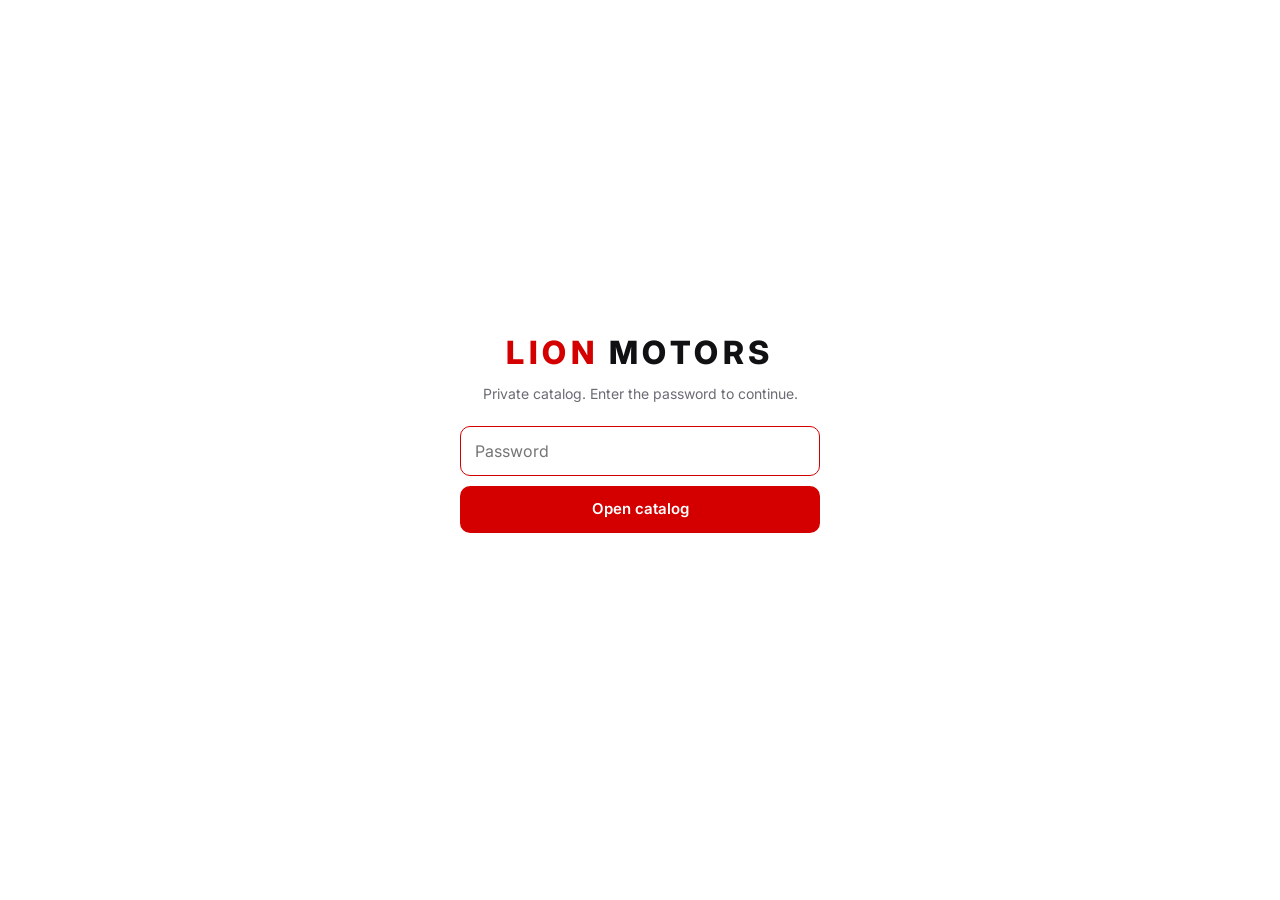
==== site/catalog/index.html @ 69e4f4bf "Add Lion Motors landing page; move catalog to /catalog/" ====
<!doctype html>
<html lang="en">
<head>
<meta charset="utf-8">
<meta name="viewport" content="width=device-width, initial-scale=1, viewport-fit=cover">
<meta name="theme-color" content="#ffffff">
<meta name="robots" content="noindex, nofollow">
<meta name="referrer" content="no-referrer">
<title>Lion Motors</title>
<link rel="preconnect" href="https://fonts.googleapis.com">
<link href="https://fonts.googleapis.com/css2?family=Inter:wght@400;500;600;800&family=Playfair+Display:wght@500;600&display=swap" rel="stylesheet">
<style>
  :root {
    --bg: #ffffff; --surface: #ffffff; --surface-2: #f3f3f5; --line: #e6e6ea;
    --text: #111114; --muted: #6b6b74; --accent: #d40000; --accent-soft: rgba(212,0,0,.07);
    --radius: 14px;
  }
  * { box-sizing: border-box; }
  html, body { margin: 0; background: var(--bg); color: var(--text);
    font: 15px/1.5 Inter, system-ui, -apple-system, sans-serif; -webkit-font-smoothing: antialiased;
    -webkit-tap-highlight-color: transparent; -webkit-text-size-adjust: 100%; }
  button, select { -webkit-tap-highlight-color: transparent; }
  a { color: inherit; }
  .wrap { max-width: 1240px; margin: 0 auto; padding: 0 max(16px, env(safe-area-inset-left)) 0 max(16px, env(safe-area-inset-right)); }

  header { border-bottom: 1px solid var(--line); }
  header .wrap { display: flex; align-items: baseline; justify-content: space-between; gap: 16px; padding-top: 28px; padding-bottom: 22px; flex-wrap: wrap; }
  h1 { font: 600 30px/1.1 "Playfair Display", serif; margin: 0; letter-spacing: .3px; }
  .logo { font: 800 26px/1 Inter, system-ui, sans-serif; letter-spacing: .14em; margin: 0; color: #111114; }
  .logo span { color: var(--accent); }
  .meta { color: var(--muted); font-size: 13px; }

  /* Sticky filter bar */
  .bar { position: sticky; top: 0; z-index: 5; background: rgba(255,255,255,.9);
    -webkit-backdrop-filter: saturate(1.4) blur(14px); backdrop-filter: saturate(1.4) blur(14px); border-bottom: 1px solid var(--line); }
  .bar .wrap { padding-top: 14px; padding-bottom: 10px; }
  .chips { display: flex; gap: 8px; flex-wrap: wrap; min-width: 0; }
  .subbar { display: flex; align-items: center; justify-content: space-between; gap: 12px; margin-top: 10px; color: var(--muted); font-size: 13px; }
  .sortwrap { display: inline-flex; align-items: center; gap: 6px; }
  .sortwrap select { border: 0; background: transparent; padding: 6px 2px; font-weight: 600; color: var(--text); cursor: pointer; }
  .chip { border: 1px solid var(--line); background: var(--surface); color: var(--text); border-radius: 999px;
    padding: 7px 14px; font: inherit; font-size: 13px; cursor: pointer; white-space: nowrap; flex: none; }
  .chip:hover { border-color: #bdbdc4; }
  .chip.on { background: var(--accent); border-color: var(--accent); color: #fff; }
  .chip small { color: var(--muted); margin-left: 4px; }
  .chip.on small { color: rgba(255,255,255,.75); }
  select { background: var(--surface); color: var(--text); border: 1px solid var(--line); border-radius: 10px;
    padding: 8px 12px; font: inherit; font-size: 13px; }

  .grid { display: grid; grid-template-columns: repeat(auto-fill, minmax(290px, 1fr)); gap: 18px; padding: 18px 0 60px; }
  .card { background: var(--surface); border: 1px solid var(--line); border-radius: var(--radius); overflow: hidden;
    cursor: pointer; transition: transform .15s ease, border-color .15s ease; text-align: left; padding: 0; color: inherit; font: inherit; }
  .card:hover { transform: translateY(-3px); border-color: #d4d4da; box-shadow: 0 10px 28px rgba(0,0,0,.08); }
  .card:active { transform: scale(.985); }
  .ph { aspect-ratio: 4/3; background: var(--surface-2); position: relative; overflow: hidden; }
  .ph img { width: 100%; height: 100%; object-fit: cover; display: block; }
  .badge { position: absolute; top: 10px; left: 10px; background: rgba(0,0,0,.65); backdrop-filter: blur(4px); color: #fff;
    padding: 3px 9px; border-radius: 999px; font-size: 12px; }
  .card .body { padding: 14px 16px 16px; }
  .card h3 { margin: 0; font-size: 17px; font-weight: 600; }
  .card .sub { color: var(--muted); font-size: 13px; margin-top: 2px; }
  .card .price { margin-top: 12px; font-size: 20px; font-weight: 600; }
  .card .price small { color: var(--muted); font-size: 12px; font-weight: 400; margin-left: 4px; }
  .empty { color: var(--muted); padding: 60px 0; text-align: center; grid-column: 1/-1; }

  /* Detail */
  .detail { position: fixed; inset: 0; background: var(--bg); overflow-y: auto; z-index: 10; display: none; }
  .detail.open { display: block; }
  .detail .top { position: sticky; top: 0; background: rgba(255,255,255,.92); backdrop-filter: blur(8px); border-bottom: 1px solid var(--line); z-index: 2; }
  .detail .top .wrap { display: flex; align-items: center; gap: 12px; padding-top: 12px; padding-bottom: 12px; }
  .back { background: none; border: 1px solid var(--line); color: var(--text); border-radius: 10px; padding: 7px 12px; font: inherit; font-size: 13px; cursor: pointer; flex: none; }
  .dttl { font-weight: 600; font-size: 15px; white-space: nowrap; overflow: hidden; text-overflow: ellipsis; opacity: 0; transition: opacity .2s; }
  .detail.scrolled .dttl { opacity: 1; }
  .dgrid { display: grid; grid-template-columns: minmax(0, 1.6fr) minmax(0, 1fr); gap: 28px; padding: 24px 0 60px; }
  @media (max-width: 900px) { .dgrid { grid-template-columns: minmax(0, 1fr); } }
  .stage { position: relative; aspect-ratio: 4/3; background: var(--surface-2); border-radius: var(--radius); overflow: hidden; }
  .track { position: absolute; inset: 0; display: flex; overflow-x: auto; scroll-snap-type: x mandatory; scrollbar-width: none; overscroll-behavior-x: contain; }
  .track::-webkit-scrollbar { display: none; }
  .slide { flex: 0 0 100%; height: 100%; scroll-snap-align: center; scroll-snap-stop: always; }
  .slide img { width: 100%; height: 100%; object-fit: contain; display: block; background: var(--surface-2); }
  .nav { position: absolute; top: 50%; transform: translateY(-50%); width: 42px; height: 42px; border-radius: 50%;
    border: 0; background: rgba(0,0,0,.55); color: #fff; font-size: 20px; cursor: pointer; }
  .nav.prev { left: 10px; } .nav.next { right: 10px; }
  .count { position: absolute; bottom: 10px; right: 12px; background: rgba(0,0,0,.6); color: #fff; padding: 2px 9px; border-radius: 999px; font-size: 12px; }
  .thumbs { display: flex; gap: 8px; overflow-x: auto; padding: 10px 0 4px; scrollbar-width: thin; scroll-behavior: smooth; }
  .thumbs img { width: 92px; height: 69px; object-fit: cover; border-radius: 8px; cursor: pointer; opacity: .55; border: 2px solid transparent; flex: none; }
  .thumbs img.on { opacity: 1; border-color: var(--accent); }
  .info h2 { font: 600 30px/1.15 "Playfair Display", serif; margin: 0; }
  .info .sub { color: var(--muted); margin-top: 6px; }
  .info .price { font-size: 30px; font-weight: 600; margin: 18px 0 2px; }
  .info .price-note { color: var(--muted); font-size: 13px; }
  table { width: 100%; border-collapse: collapse; margin-top: 22px; font-size: 14px; }
  td { padding: 9px 0; border-bottom: 1px solid var(--line); vertical-align: top; }
  td:first-child { color: var(--muted); width: 45%; }
  .src { display: inline-block; margin-top: 14px; padding: 8px 14px; border: 1px solid var(--accent); border-radius: 10px;
    color: var(--accent); text-decoration: none; font-size: 13px; font-weight: 500; }
  .src:hover { background: var(--accent-soft); }
  .feat { display: flex; flex-wrap: wrap; gap: 6px; margin-top: 20px; }
  .feat span { background: var(--accent-soft); color: #b00000; border-radius: 999px; padding: 4px 10px; font-size: 12px; }
  footer { color: var(--muted); font-size: 12px; border-top: 1px solid var(--line); padding: 18px 0 30px; }
  footer .wrap { display: flex; justify-content: space-between; gap: 12px; flex-wrap: wrap; }
  .linkbtn { background: none; border: 0; padding: 0; color: var(--muted); font: inherit; text-decoration: underline; cursor: pointer; }

  .pricebar { display: none; }

  /* ---------- Phones ---------- */
  @media (max-width: 640px) {
    header .wrap { padding-top: 18px; padding-bottom: 14px; align-items: center; }
    .logo { font-size: 20px; letter-spacing: .16em; }
    .meta .upd { display: none; }
    .bar .wrap { padding-top: 10px; padding-bottom: 6px; }
    .chips { flex-wrap: nowrap; overflow-x: auto; margin: 0 -16px; padding: 2px 16px 4px; scrollbar-width: none; scroll-snap-type: x proximity; scroll-padding-inline: 16px; }
    .chips::-webkit-scrollbar { display: none; }
    .chip { padding: 9px 15px; font-size: 14px; scroll-snap-align: start; }
    .subbar { margin-top: 6px; }

    .grid { gap: 14px; padding: 14px 0 32px; }
    .card { border-radius: 18px; box-shadow: 0 1px 2px rgba(0,0,0,.04); }
    .card:hover { transform: none; box-shadow: 0 1px 2px rgba(0,0,0,.04); }
    .ph { aspect-ratio: 16/10; }
    .badge { top: 12px; left: 12px; font-size: 12px; font-weight: 600; }
    .card .body { padding: 12px 16px 16px; display: grid; grid-template-columns: 1fr auto; column-gap: 12px; align-items: end; }
    .card h3 { font-size: 16px; grid-column: 1 / -1; }
    .card .sub { margin-top: 2px; }
    .card .price { margin-top: 0; font-size: 18px; font-weight: 700; white-space: nowrap; }

    /* Car page: full-bleed swipe gallery, sticky price bar */
    .detail .top .wrap { padding-top: 10px; padding-bottom: 10px; }
    .dgrid.wrap { padding: 0; gap: 0; }
    .dgrid { padding: 0 0 24px; }
    .stage { border-radius: 0; }
    .nav { display: none; }
    .count { bottom: 12px; right: 12px; font-size: 12px; font-weight: 600; }
    .thumbs { padding: 10px 16px 2px; gap: 6px; }
    .thumbs img { width: 64px; height: 48px; border-radius: 6px; }
    .info { padding: 18px 16px 0; }
    .info h2 { font-size: 26px; }
    .info .price { font-size: 26px; margin-top: 14px; }
    .feat { margin-top: 16px; }
    .feat span { font-size: 12px; padding: 5px 10px; }
    table { margin-top: 18px; font-size: 14px; }
    td { padding: 11px 0; }
    td:first-child { width: 48%; }
    .src { display: none; }
    .pricebar { display: flex; position: sticky; bottom: 0; z-index: 3; align-items: center; justify-content: space-between; gap: 12px;
      margin-top: 24px; padding: 12px 16px calc(12px + env(safe-area-inset-bottom));
      background: rgba(255,255,255,.94); -webkit-backdrop-filter: blur(14px); backdrop-filter: blur(14px); border-top: 1px solid var(--line); }
    .pricebar b { display: block; font-size: 18px; line-height: 1.2; }
    .pricebar small { color: var(--muted); font-size: 12px; }
    .pricebar a { flex: none; padding: 10px 14px; border-radius: 12px; background: var(--accent); color: #fff; text-decoration: none; font-size: 14px; font-weight: 600; }

    footer { padding-bottom: calc(24px + env(safe-area-inset-bottom)); }
    footer .wrap { flex-direction: column; align-items: center; text-align: center; gap: 10px; }
  }

  /* Password screen */
  body.locked > header, body.locked > .bar, body.locked > main, body.locked > footer { display: none; }
  .lock { display: none; min-height: 100vh; align-items: center; justify-content: center; padding: 24px 16px; }
  body.locked .lock { display: flex; }
  .lock form { width: 100%; max-width: 360px; text-align: center; }
  .lock .logo { font-size: 32px; margin-bottom: 14px; }
  .lock p { color: var(--muted); margin: 0 0 22px; font-size: 14px; }
  .lock input { width: 100%; background: var(--surface); border: 1px solid var(--line); color: var(--text); border-radius: 10px;
    padding: 12px 14px; font: inherit; font-size: 16px; outline: none; }
  .lock input:focus { border-color: var(--accent); }
  .lock button[type=submit] { width: 100%; margin-top: 10px; background: var(--accent); color: #fff; border: 0; border-radius: 10px;
    padding: 12px; font: inherit; font-weight: 600; cursor: pointer; }
  .lock button[disabled] { opacity: .6; cursor: wait; }
  .lock .err { color: #c00000; font-size: 13px; min-height: 20px; margin-top: 10px; }
</style>
</head>
<body class="locked">
<section class="lock" id="lock">
  <form id="lockForm" autocomplete="on">
    <h1 class="logo"><span>LION</span> MOTORS</h1>
    <p id="lockLabel">Private catalog. Enter the password to continue.</p>
    <input id="lockInput" type="password" name="password" autocomplete="current-password" placeholder="Password" required>
    <button type="submit" id="lockBtn">Open catalog</button>
    <div class="err" id="lockErr" role="alert"></div>
  </form>
</section>

<header>
  <div class="wrap">
    <h1 class="logo"><a href="../" style="text-decoration:none"><span>LION</span> MOTORS</a></h1>
    <div class="meta" id="meta"></div>
  </div>
</header>

<div class="bar">
  <div class="wrap">
    <div class="chips" id="chips"></div>
    <div class="subbar">
      <span id="found"></span>
      <label class="sortwrap">Sort
        <select id="sort" aria-label="Sort">
          <option value="new">Newest first</option>
          <option value="price-asc">Price: low to high</option>
          <option value="price-desc">Price: high to low</option>
          <option value="km">Lowest mileage</option>
        </select>
      </label>
    </div>
  </div>
</div>

<main class="wrap">
  <div class="grid" id="grid"></div>
</main>

<footer><div class="wrap"><span>Prices are total prices in Japanese yen (incl. tax and fees) as listed in Japan. Availability changes daily.</span><span><button class="linkbtn" id="adminBtn">Admin</button> · <button class="linkbtn" id="logout">Log out</button></span></div></footer>

<section class="detail" id="detail" aria-hidden="true">
  <div class="top"><div class="wrap"><button class="back" id="back">← All cars</button><span class="dttl" id="dttl"></span></div></div>
  <div class="wrap dgrid" id="dbody"></div>
</section>

<script>
// ---- Password gate: data.js holds AES-GCM blobs; keys come from PBKDF2-SHA256 (see scraper/seal.py).
// Passwords are remembered only for this tab session, so every new visit asks again.
const store = {
  get: (k) => { try { return sessionStorage.getItem(k); } catch (e) { return null; } },
  set: (k, v) => { try { sessionStorage.setItem(k, v); } catch (e) {} },
  del: (k) => { try { sessionStorage.removeItem(k); } catch (e) {} },
};
const unb64 = (s) => Uint8Array.from(atob(s), (c) => c.charCodeAt(0));

async function decrypt(blob, password) {
  const base = await crypto.subtle.importKey("raw", new TextEncoder().encode(password), "PBKDF2", false, ["deriveKey"]);
  const key = await crypto.subtle.deriveKey(
    { name: "PBKDF2", salt: unb64(blob.salt), iterations: blob.iter, hash: "SHA-256" },
    base, { name: "AES-GCM", length: 256 }, false, ["decrypt"]);
  const plain = await crypto.subtle.decrypt({ name: "AES-GCM", iv: unb64(blob.iv) }, key, unb64(blob.ct));
  return JSON.parse(new TextDecoder().decode(plain));
}

function askPassword(blob, label, button) {
  const form = document.getElementById("lockForm"), input = document.getElementById("lockInput");
  const btn = document.getElementById("lockBtn"), err = document.getElementById("lockErr");
  document.getElementById("lockLabel").textContent = label;
  btn.textContent = button;
  input.value = ""; err.textContent = "";
  document.body.classList.add("locked");
  input.focus();
  return new Promise((resolve) => {
    form.onsubmit = async (e) => {
      e.preventDefault();
      btn.disabled = true; err.textContent = "";
      try {
        const data = await decrypt(blob, input.value);
        resolve([data, input.value]);
      } catch (x) {
        err.textContent = "Wrong password.";
        input.select();
      } finally { btn.disabled = false; }
    };
  });
}

// Uses the password remembered in this browser if it still works, otherwise asks for it.
async function unlock(storeKey, blob, label, button) {
  const saved = store.get(storeKey);
  if (saved) {
    try { return await decrypt(blob, saved); } catch (e) { store.del(storeKey); }
  }
  const [data, pw] = await askPassword(blob, label, button);
  store.set(storeKey, pw);
  return data;
}

// data.js changes daily (and when passwords change): load it with a cache-busting query.
(() => {
  const el = document.createElement("script");
  el.src = "data.js?v=" + Math.floor(Date.now() / 60000);
  el.onload = el.onerror = boot;
  document.head.appendChild(el);
})();

async function boot() {
  if (!window.CATALOG_ENC) {
    document.getElementById("lockLabel").textContent = "Catalog is temporarily unavailable.";
    document.getElementById("lockForm").querySelectorAll("input,button").forEach((el) => (el.hidden = true));
    return;
  }
  const data = await unlock("catalog_pw", window.CATALOG_ENC, "Private catalog. Enter the password to continue.", "Open catalog");

  // Admin mode (links to the source listing): open once with ?admin, turn off with ?admin=0.
  const q = new URLSearchParams(location.search);
  if (q.get("admin") === "0") store.del("admin_pw");
  let sources = {};
  if (window.ADMIN_ENC && ((q.has("admin") && q.get("admin") !== "0") || store.get("admin_pw"))) {
    sources = (await unlock("admin_pw", window.ADMIN_ENC, "Admin password", "Enable admin mode")).sources;
  }
  if (q.has("admin")) history.replaceState(null, "", location.pathname + location.hash);
  document.body.classList.remove("locked");
  startCatalog(data, sources);
}

function startCatalog(data, sources) {
  const cars = data.cars;
  const $ = (id) => document.getElementById(id);
  const yen = (n) => n == null ? "Price on request" : "¥" + n.toLocaleString("en-US");
  const kmf = (n) => n == null ? "—" : n.toLocaleString("en-US") + " km";
  const esc = (s) => String(s ?? "").replace(/[&<>"]/g, (c) => ({ "&": "&amp;", "<": "&lt;", ">": "&gt;", '"': "&quot;" }[c]));
  // Total payment in Japan (支払総額): vehicle price + taxes + registration/dealer fees.
  const total = (c) => c.price_total_jpy ?? c.price_jpy;
  const title = (c) => `${c.make} ${c.model}${c.grade ? " " + c.grade : ""}`;
  const img = (src, fallback, alt, cls = "") =>
    `<img src="${esc(src)}" ${fallback ? `onerror="this.onerror=null;this.src='${esc(fallback)}'"` : ""} alt="${esc(alt)}" loading="lazy" referrerpolicy="no-referrer" ${cls}>`;

  let model = "All";
  const updated = data.updated ? new Date(data.updated).toLocaleDateString("en-US", { month: "short", day: "numeric", year: "numeric" }) : "";
  $("meta").innerHTML = `Ferrari · 2024+ · under 50,000 km${updated ? `<span class="upd"> · updated ${esc(updated)}</span>` : ""}`;

  function renderChips() {
    const counts = {};
    cars.forEach((c) => (counts[c.model] = (counts[c.model] || 0) + 1));
    const models = Object.keys(counts).sort();
    $("chips").innerHTML = ["All", ...models].map((m) =>
      `<button class="chip${m === model ? " on" : ""}" data-m="${esc(m)}">${esc(m)}<small>${m === "All" ? cars.length : counts[m]}</small></button>`).join("");
  }

  function renderGrid() {
    const sort = $("sort").value;
    const list = cars.filter((c) => model === "All" || c.model === model).slice();
    const P = (c) => total(c) ?? Infinity;
    if (sort === "price-asc") list.sort((a, b) => P(a) - P(b));
    if (sort === "price-desc") list.sort((a, b) => (total(b) ?? -1) - (total(a) ?? -1));
    if (sort === "km") list.sort((a, b) => (a.mileage_km ?? 1e9) - (b.mileage_km ?? 1e9));
    if (sort === "new") list.sort((a, b) => b.year - a.year || (a.mileage_km ?? 0) - (b.mileage_km ?? 0));
    $("found").textContent = `${list.length} ${list.length === 1 ? "car" : "cars"}`;
    $("grid").innerHTML = list.length ? list.map((c) => `
      <button class="card" data-id="${esc(c.id)}">
        <div class="ph">${c.thumbs[0] ? img(c.thumbs[0], null, title(c)) : ""}<span class="badge">${esc(c.year)}</span></div>
        <div class="body">
          <h3>${esc(title(c))}</h3>
          <div class="sub">${kmf(c.mileage_km)}${c.color ? " · " + esc(c.color) : ""}</div>
          <div class="price">${yen(total(c))}</div>
        </div>
      </button>`).join("") : `<div class="empty">No cars match right now.</div>`;
  }

  function openCar(id) {
    const c = cars.find((x) => x.id === id);
    if (!c) return closeCar();
    let i = 0;
    const rows = [
      ["Year", c.year], ["Mileage", kmf(c.mileage_km)], ["Exterior colour", c.color],
      ["Body", c.body], ["Engine", c.engine_cc ? (c.engine_cc / 1000).toFixed(1) + " L" : ""],
      ["Fuel", c.fuel], ["Transmission", c.transmission], ["Drive", c.drive], ["Steering", c.steering],
      ["Accident history", c.accident_history], ["Import", c.import],
      ["Japanese inspection valid until", c.inspection_until], ["Warranty until", c.warranty_until],
      ["Location", c.location ? c.location + ", Japan" : ""],
    ].filter(([, v]) => v !== "" && v != null && v !== "-" && v !== "−");
    const n = c.photos.length;
    const breakdown = c.price_total_jpy && c.price_jpy && c.price_total_jpy !== c.price_jpy
      ? ` · vehicle ${yen(c.price_jpy)} + fees ${yen(c.price_total_jpy - c.price_jpy)}` : "";
    const srcLink = sources[c.id]
      ? `<a class="src" href="${esc(sources[c.id])}" target="_blank" rel="noopener noreferrer">Открыть на Goo-net ↗</a>` : "";
    $("dttl").textContent = title(c);
    $("dbody").innerHTML = `
      <div>
        <div class="stage">
          <div class="track" id="track">${c.photos.map((p, k) => `<div class="slide">${img(p, c.thumbs[k], `${title(c)}, photo ${k + 1}`)}</div>`).join("")}</div>
          ${n > 1 ? `<button class="nav prev" aria-label="Previous photo">‹</button><button class="nav next" aria-label="Next photo">›</button>` : ""}
          ${n ? `<span class="count" id="gcount">1 / ${n}</span>` : ""}
        </div>
        <div class="thumbs" id="thumbs">${c.thumbs.map((t, k) => img(t, null, "", `data-k="${k}"`)).join("")}</div>
      </div>
      <div class="info">
        <h2>${esc(title(c))}</h2>
        <div class="sub">${esc(c.year)} · ${kmf(c.mileage_km)}</div>
        <div class="price">${yen(total(c))}</div>
        <div class="price-note">Total price in Japan, incl. tax and fees${breakdown}</div>
        ${srcLink}
        ${c.features.length ? `<div class="feat">${c.features.map((f) => `<span>${esc(f)}</span>`).join("")}</div>` : ""}
        <table>${rows.map(([k, v]) => `<tr><td>${esc(k)}</td><td>${esc(v)}</td></tr>`).join("")}</table>
      </div>
      <div class="pricebar">
        <div><b>${yen(total(c))}</b><small>Total price in Japan</small></div>
        ${sources[c.id] ? `<a href="${esc(sources[c.id])}" target="_blank" rel="noopener noreferrer">Goo-net ↗</a>` : ""}
      </div>`;

    // Swipeable gallery: the track scrolls with snap; arrows/thumbs/keys scroll it.
    const track = $("track"), thumbs = $("thumbs");
    const go = (k) => n && track.scrollTo({ left: ((k + n) % n) * track.clientWidth, behavior: "smooth" });
    const mark = () => {
      if ($("gcount")) $("gcount").textContent = `${i + 1} / ${n}`;
      thumbs.querySelectorAll("img").forEach((t) => t.classList.toggle("on", +t.dataset.k === i));
      const t = thumbs.querySelector(`img[data-k="${i}"]`);
      if (t) thumbs.scrollTo({ left: t.offsetLeft - thumbs.clientWidth / 2 + t.clientWidth / 2 });
    };
    track.addEventListener("scroll", () => {
      const k = Math.round(track.scrollLeft / track.clientWidth);
      if (k !== i && k >= 0 && k < n) { i = k; mark(); }
    }, { passive: true });
    $("dbody").querySelector(".prev")?.addEventListener("click", () => go(i - 1));
    $("dbody").querySelector(".next")?.addEventListener("click", () => go(i + 1));
    thumbs.addEventListener("click", (e) => e.target.dataset.k && go(+e.target.dataset.k));
    mark();
    $("detail").onscroll = () => $("detail").classList.toggle("scrolled", $("detail").scrollTop > 280);
    document.onkeydown = (e) => {
      if (!$("detail").classList.contains("open")) return;
      if (e.key === "ArrowLeft") go(i - 1);
      if (e.key === "ArrowRight") go(i + 1);
      if (e.key === "Escape") location.hash = "";
    };
    $("detail").classList.add("open");
    $("detail").setAttribute("aria-hidden", "false");
    $("detail").scrollTop = 0;
    $("detail").classList.remove("scrolled");
    document.body.style.overflow = "hidden";
  }

  function closeCar() {
    $("detail").classList.remove("open");
    $("detail").setAttribute("aria-hidden", "true");
    document.body.style.overflow = "";
  }

  function route() {
    const m = location.hash.match(/^#car-(.+)$/);
    m ? openCar(m[1]) : closeCar();
  }

  $("chips").addEventListener("click", (e) => {
    const b = e.target.closest(".chip"); if (!b) return;
    model = b.dataset.m; renderChips(); renderGrid();
  });
  $("sort").addEventListener("change", renderGrid);
  $("grid").addEventListener("click", (e) => {
    const b = e.target.closest(".card"); if (b) location.hash = "car-" + b.dataset.id;
  });
  $("back").addEventListener("click", () => (location.hash = ""));
  window.addEventListener("hashchange", route);

  if (Object.keys(sources).length) $("adminBtn").textContent = "Admin ✓";
  $("adminBtn").addEventListener("click", () => {
    if (Object.keys(sources).length) return;
    location.href = location.pathname + "?admin" + location.hash;
  });
  $("logout").addEventListener("click", () => {
    store.del("catalog_pw"); store.del("admin_pw");
    location.hash = ""; location.reload();
  });

  renderChips(); renderGrid(); route();
}
</script>
</body>
</html>
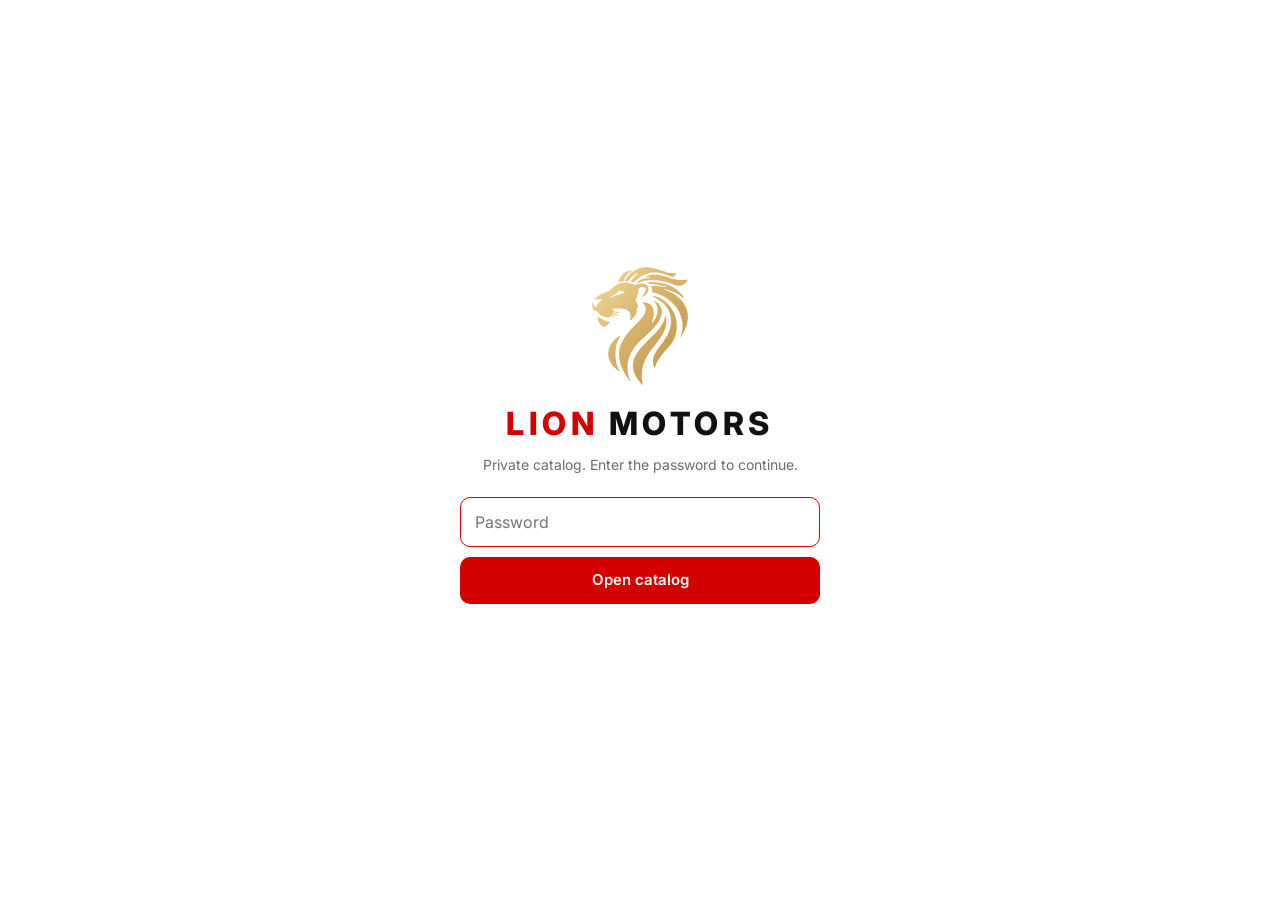
==== commit 9cfe4528: "Add vector lion logo to landing and catalog" ====
--- a/site/catalog/index.html
+++ b/site/catalog/index.html
@@ -7,6 +7,7 @@
 <meta name="robots" content="noindex, nofollow">
 <meta name="referrer" content="no-referrer">
 <title>Lion Motors</title>
+<link rel="icon" href="../assets/lion.svg" type="image/svg+xml">
 <link rel="preconnect" href="https://fonts.googleapis.com">
 <link href="https://fonts.googleapis.com/css2?family=Inter:wght@400;500;600;800&family=Playfair+Display:wght@500;600&display=swap" rel="stylesheet">
 <style>
@@ -28,6 +29,10 @@
   h1 { font: 600 30px/1.1 "Playfair Display", serif; margin: 0; letter-spacing: .3px; }
   .logo { font: 800 26px/1 Inter, system-ui, sans-serif; letter-spacing: .14em; margin: 0; color: #111114; }
   .logo span { color: var(--accent); }
+  .logo a { display: inline-flex; align-items: center; gap: 12px; color: inherit; }
+  .logo a span { color: var(--accent); }
+  .logo .mark { height: 36px; width: auto; flex: none; }
+  .lock .mark { display: block; height: 120px; width: auto; margin: 0 auto 22px; }
   .meta { color: var(--muted); font-size: 13px; }
 
   /* Sticky filter bar */
@@ -107,6 +112,8 @@
   @media (max-width: 640px) {
     header .wrap { padding-top: 18px; padding-bottom: 14px; align-items: center; }
     .logo { font-size: 20px; letter-spacing: .16em; }
+    .logo .mark { height: 30px; }
+    .logo a { gap: 10px; }
     .meta .upd { display: none; }
     .bar .wrap { padding-top: 10px; padding-bottom: 6px; }
     .chips { flex-wrap: nowrap; overflow-x: auto; margin: 0 -16px; padding: 2px 16px 4px; scrollbar-width: none; scroll-snap-type: x proximity; scroll-padding-inline: 16px; }
@@ -172,6 +179,7 @@
 <body class="locked">
 <section class="lock" id="lock">
   <form id="lockForm" autocomplete="on">
+    <img class="mark" src="../assets/lion.svg" alt="">
     <h1 class="logo"><span>LION</span> MOTORS</h1>
     <p id="lockLabel">Private catalog. Enter the password to continue.</p>
     <input id="lockInput" type="password" name="password" autocomplete="current-password" placeholder="Password" required>
@@ -182,7 +190,7 @@
 
 <header>
   <div class="wrap">
-    <h1 class="logo"><a href="../" style="text-decoration:none"><span>LION</span> MOTORS</a></h1>
+    <h1 class="logo"><a href="../" style="text-decoration:none"><img class="mark" src="../assets/lion.svg" alt=""><b style="font-weight:inherit"><span>LION</span> MOTORS</b></a></h1>
     <div class="meta" id="meta"></div>
   </div>
 </header>
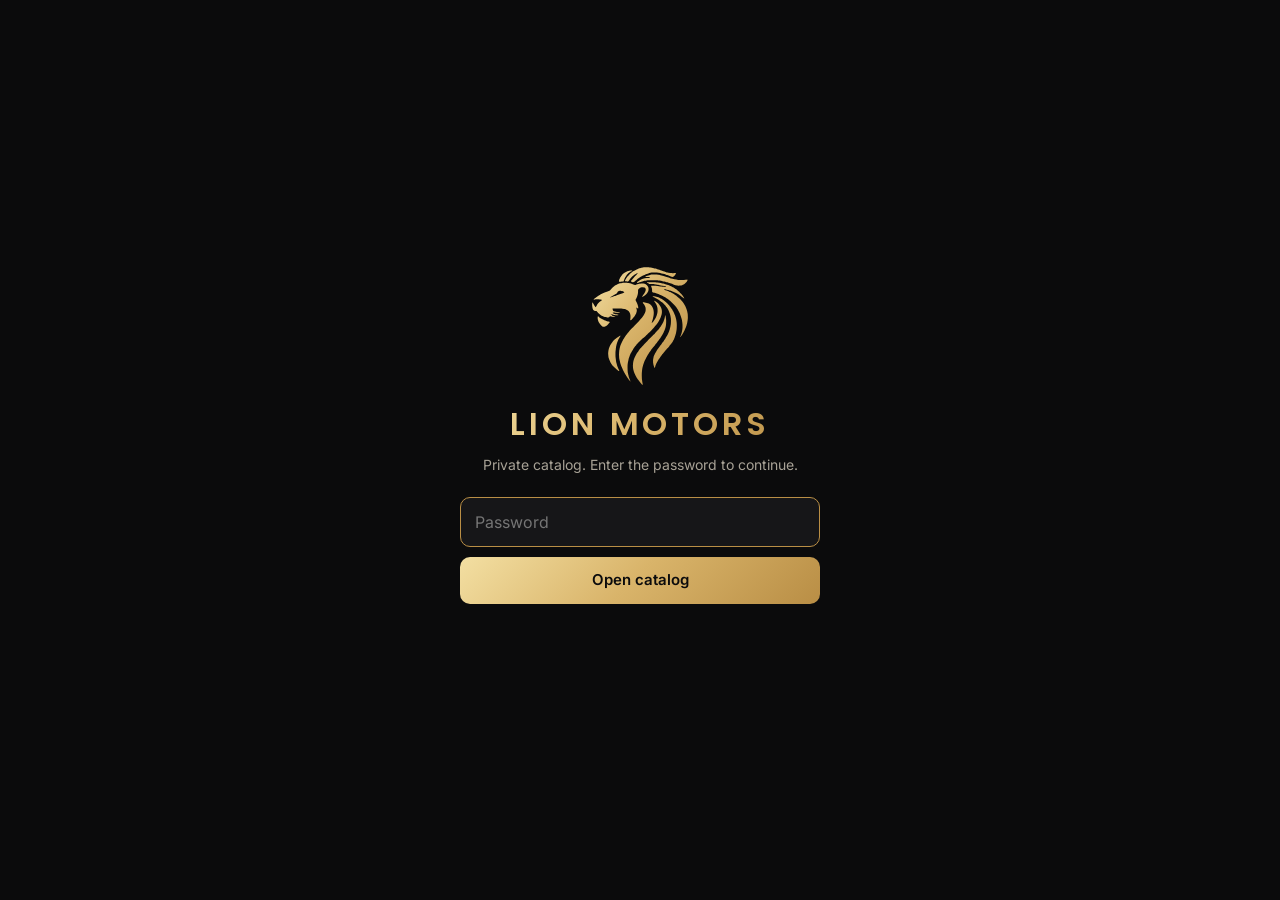
==== commit 9d8cb161: "Black-gold-ivory hybrid theme to match the logo" ====
--- a/site/catalog/index.html
+++ b/site/catalog/index.html
@@ -3,17 +3,20 @@
 <head>
 <meta charset="utf-8">
 <meta name="viewport" content="width=device-width, initial-scale=1, viewport-fit=cover">
-<meta name="theme-color" content="#ffffff">
+<meta name="theme-color" content="#0B0B0C">
 <meta name="robots" content="noindex, nofollow">
 <meta name="referrer" content="no-referrer">
 <title>Lion Motors</title>
 <link rel="icon" href="../assets/lion.svg" type="image/svg+xml">
 <link rel="preconnect" href="https://fonts.googleapis.com">
-<link href="https://fonts.googleapis.com/css2?family=Inter:wght@400;500;600;800&family=Playfair+Display:wght@500;600&display=swap" rel="stylesheet">
+<link href="https://fonts.googleapis.com/css2?family=Inter:wght@400;500;600;800&family=Poppins:wght@500;600&family=Playfair+Display:wght@500;600&display=swap" rel="stylesheet">
 <style>
   :root {
-    --bg: #ffffff; --surface: #ffffff; --surface-2: #f3f3f5; --line: #e6e6ea;
-    --text: #111114; --muted: #6b6b74; --accent: #d40000; --accent-soft: rgba(212,0,0,.07);
+    --bg: #FAF7F0; --surface: #FFFDF8; --surface-2: #F3EEE3; --line: #E8E2D4;
+    --text: #141414; --muted: #6B665C; --accent: #8C6A2C; --accent-soft: rgba(185,142,69,.13);
+    --dark: #0B0B0C; --on-dark: #F2EDE4; --on-dark-muted: #A8A296;
+    --gold: #D9B46A; --gold-hi: #F3DFA2; --gold-lo: #B98E45;
+    --gold-grad: linear-gradient(135deg, #F3DFA2 0%, #D9B46A 48%, #B98E45 100%);
     --radius: 14px;
   }
   * { box-sizing: border-box; }
@@ -24,19 +27,18 @@
   a { color: inherit; }
   .wrap { max-width: 1240px; margin: 0 auto; padding: 0 max(16px, env(safe-area-inset-left)) 0 max(16px, env(safe-area-inset-right)); }
 
-  header { border-bottom: 1px solid var(--line); }
+  header { background: var(--dark); border-bottom: 1px solid rgba(217,180,106,.18); }
   header .wrap { display: flex; align-items: baseline; justify-content: space-between; gap: 16px; padding-top: 28px; padding-bottom: 22px; flex-wrap: wrap; }
   h1 { font: 600 30px/1.1 "Playfair Display", serif; margin: 0; letter-spacing: .3px; }
-  .logo { font: 800 26px/1 Inter, system-ui, sans-serif; letter-spacing: .14em; margin: 0; color: #111114; }
-  .logo span { color: var(--accent); }
-  .logo a { display: inline-flex; align-items: center; gap: 12px; color: inherit; }
-  .logo a span { color: var(--accent); }
+  .logo { font: 600 24px/1 Poppins, Inter, system-ui, sans-serif; letter-spacing: .12em; margin: 0; }
+  .logo b, .lock .logo { background: var(--gold-grad); -webkit-background-clip: text; background-clip: text; color: transparent; }
+  .logo a { display: inline-flex; align-items: center; gap: 12px; }
   .logo .mark { height: 36px; width: auto; flex: none; }
   .lock .mark { display: block; height: 120px; width: auto; margin: 0 auto 22px; }
-  .meta { color: var(--muted); font-size: 13px; }
+  .meta { color: var(--on-dark-muted); font-size: 13px; }
 
   /* Sticky filter bar */
-  .bar { position: sticky; top: 0; z-index: 5; background: rgba(255,255,255,.9);
+  .bar { position: sticky; top: 0; z-index: 5; background: rgba(250,247,240,.9);
     -webkit-backdrop-filter: saturate(1.4) blur(14px); backdrop-filter: saturate(1.4) blur(14px); border-bottom: 1px solid var(--line); }
   .bar .wrap { padding-top: 14px; padding-bottom: 10px; }
   .chips { display: flex; gap: 8px; flex-wrap: wrap; min-width: 0; }
@@ -46,9 +48,9 @@
   .chip { border: 1px solid var(--line); background: var(--surface); color: var(--text); border-radius: 999px;
     padding: 7px 14px; font: inherit; font-size: 13px; cursor: pointer; white-space: nowrap; flex: none; }
   .chip:hover { border-color: #bdbdc4; }
-  .chip.on { background: var(--accent); border-color: var(--accent); color: #fff; }
+  .chip.on { background: var(--dark); border-color: var(--dark); color: var(--gold-hi); }
   .chip small { color: var(--muted); margin-left: 4px; }
-  .chip.on small { color: rgba(255,255,255,.75); }
+  .chip.on small { color: rgba(243,223,162,.7); }
   select { background: var(--surface); color: var(--text); border: 1px solid var(--line); border-radius: 10px;
     padding: 8px 12px; font: inherit; font-size: 13px; }
 
@@ -71,7 +73,7 @@
   /* Detail */
   .detail { position: fixed; inset: 0; background: var(--bg); overflow-y: auto; z-index: 10; display: none; }
   .detail.open { display: block; }
-  .detail .top { position: sticky; top: 0; background: rgba(255,255,255,.92); backdrop-filter: blur(8px); border-bottom: 1px solid var(--line); z-index: 2; }
+  .detail .top { position: sticky; top: 0; background: rgba(250,247,240,.92); backdrop-filter: blur(8px); border-bottom: 1px solid var(--line); z-index: 2; }
   .detail .top .wrap { display: flex; align-items: center; gap: 12px; padding-top: 12px; padding-bottom: 12px; }
   .back { background: none; border: 1px solid var(--line); color: var(--text); border-radius: 10px; padding: 7px 12px; font: inherit; font-size: 13px; cursor: pointer; flex: none; }
   .dttl { font-weight: 600; font-size: 15px; white-space: nowrap; overflow: hidden; text-overflow: ellipsis; opacity: 0; transition: opacity .2s; }
@@ -89,8 +91,8 @@
   .count { position: absolute; bottom: 10px; right: 12px; background: rgba(0,0,0,.6); color: #fff; padding: 2px 9px; border-radius: 999px; font-size: 12px; }
   .thumbs { display: flex; gap: 8px; overflow-x: auto; padding: 10px 0 4px; scrollbar-width: thin; scroll-behavior: smooth; }
   .thumbs img { width: 92px; height: 69px; object-fit: cover; border-radius: 8px; cursor: pointer; opacity: .55; border: 2px solid transparent; flex: none; }
-  .thumbs img.on { opacity: 1; border-color: var(--accent); }
-  .info h2 { font: 600 30px/1.15 "Playfair Display", serif; margin: 0; }
+  .thumbs img.on { opacity: 1; border-color: var(--gold-lo); }
+  .info h2 { font: 600 30px/1.15 Poppins, Inter, sans-serif; margin: 0; letter-spacing: -.01em; }
   .info .sub { color: var(--muted); margin-top: 6px; }
   .info .price { font-size: 30px; font-weight: 600; margin: 18px 0 2px; }
   .info .price-note { color: var(--muted); font-size: 13px; }
@@ -101,7 +103,7 @@
     color: var(--accent); text-decoration: none; font-size: 13px; font-weight: 500; }
   .src:hover { background: var(--accent-soft); }
   .feat { display: flex; flex-wrap: wrap; gap: 6px; margin-top: 20px; }
-  .feat span { background: var(--accent-soft); color: #b00000; border-radius: 999px; padding: 4px 10px; font-size: 12px; }
+  .feat span { background: var(--accent-soft); color: #6E5220; border-radius: 999px; padding: 4px 10px; font-size: 12px; }
   footer { color: var(--muted); font-size: 12px; border-top: 1px solid var(--line); padding: 18px 0 30px; }
   footer .wrap { display: flex; justify-content: space-between; gap: 12px; flex-wrap: wrap; }
   .linkbtn { background: none; border: 0; padding: 0; color: var(--muted); font: inherit; text-decoration: underline; cursor: pointer; }
@@ -151,10 +153,10 @@
     .src { display: none; }
     .pricebar { display: flex; position: sticky; bottom: 0; z-index: 3; align-items: center; justify-content: space-between; gap: 12px;
       margin-top: 24px; padding: 12px 16px calc(12px + env(safe-area-inset-bottom));
-      background: rgba(255,255,255,.94); -webkit-backdrop-filter: blur(14px); backdrop-filter: blur(14px); border-top: 1px solid var(--line); }
+      background: rgba(250,247,240,.94); -webkit-backdrop-filter: blur(14px); backdrop-filter: blur(14px); border-top: 1px solid var(--line); }
     .pricebar b { display: block; font-size: 18px; line-height: 1.2; }
     .pricebar small { color: var(--muted); font-size: 12px; }
-    .pricebar a { flex: none; padding: 10px 14px; border-radius: 12px; background: var(--accent); color: #fff; text-decoration: none; font-size: 14px; font-weight: 600; }
+    .pricebar a { flex: none; padding: 10px 14px; border-radius: 12px; background: var(--gold-grad); color: var(--dark); text-decoration: none; font-size: 14px; font-weight: 600; }
 
     footer { padding-bottom: calc(24px + env(safe-area-inset-bottom)); }
     footer .wrap { flex-direction: column; align-items: center; text-align: center; gap: 10px; }
@@ -162,25 +164,26 @@
 
   /* Password screen */
   body.locked > header, body.locked > .bar, body.locked > main, body.locked > footer { display: none; }
-  .lock { display: none; min-height: 100vh; align-items: center; justify-content: center; padding: 24px 16px; }
+  .lock { display: none; min-height: 100vh; align-items: center; justify-content: center; padding: 24px 16px; background: var(--dark); color: var(--on-dark); }
+  body.locked { background: var(--dark); }
   body.locked .lock { display: flex; }
   .lock form { width: 100%; max-width: 360px; text-align: center; }
   .lock .logo { font-size: 32px; margin-bottom: 14px; }
-  .lock p { color: var(--muted); margin: 0 0 22px; font-size: 14px; }
-  .lock input { width: 100%; background: var(--surface); border: 1px solid var(--line); color: var(--text); border-radius: 10px;
+  .lock p { color: var(--on-dark-muted); margin: 0 0 22px; font-size: 14px; }
+  .lock input { width: 100%; background: #161618; border: 1px solid #2C2A26; color: var(--on-dark); border-radius: 10px;
     padding: 12px 14px; font: inherit; font-size: 16px; outline: none; }
-  .lock input:focus { border-color: var(--accent); }
-  .lock button[type=submit] { width: 100%; margin-top: 10px; background: var(--accent); color: #fff; border: 0; border-radius: 10px;
+  .lock input:focus { border-color: var(--gold-lo); }
+  .lock button[type=submit] { width: 100%; margin-top: 10px; background: var(--gold-grad); color: var(--dark); border: 0; border-radius: 10px;
     padding: 12px; font: inherit; font-weight: 600; cursor: pointer; }
   .lock button[disabled] { opacity: .6; cursor: wait; }
-  .lock .err { color: #c00000; font-size: 13px; min-height: 20px; margin-top: 10px; }
+  .lock .err { color: #F08A80; font-size: 13px; min-height: 20px; margin-top: 10px; }
 </style>
 </head>
 <body class="locked">
 <section class="lock" id="lock">
   <form id="lockForm" autocomplete="on">
     <img class="mark" src="../assets/lion.svg" alt="">
-    <h1 class="logo"><span>LION</span> MOTORS</h1>
+    <h1 class="logo">LION MOTORS</h1>
     <p id="lockLabel">Private catalog. Enter the password to continue.</p>
     <input id="lockInput" type="password" name="password" autocomplete="current-password" placeholder="Password" required>
     <button type="submit" id="lockBtn">Open catalog</button>
@@ -190,7 +193,7 @@
 
 <header>
   <div class="wrap">
-    <h1 class="logo"><a href="../" style="text-decoration:none"><img class="mark" src="../assets/lion.svg" alt=""><b style="font-weight:inherit"><span>LION</span> MOTORS</b></a></h1>
+    <h1 class="logo"><a href="../" style="text-decoration:none"><img class="mark" src="../assets/lion.svg" alt=""><b style="font-weight:inherit">LION MOTORS</b></a></h1>
     <div class="meta" id="meta"></div>
   </div>
 </header>
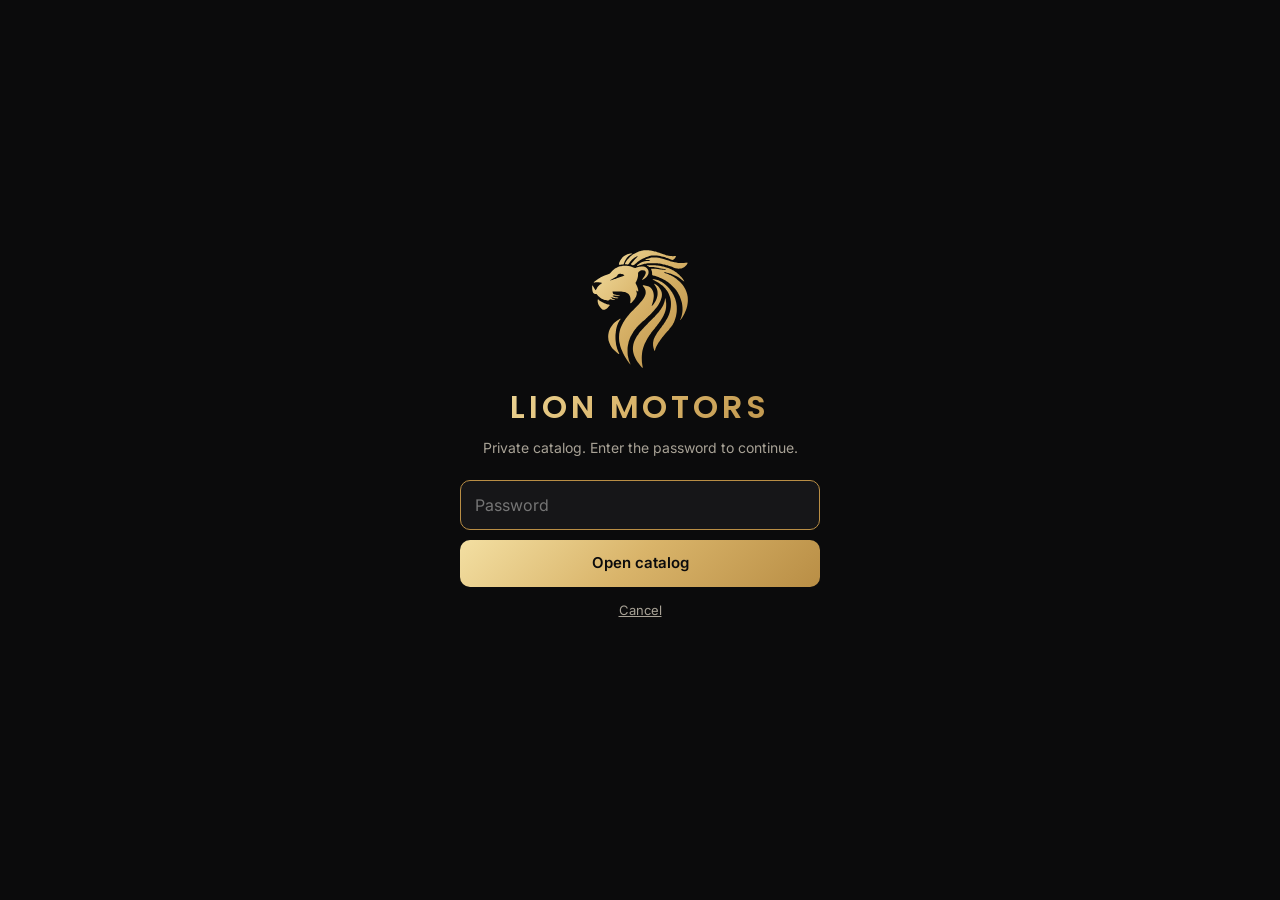
==== commit 14100be2: "Fix admin login: no native form submit during loading, strip password from URL, cancel link" ====
--- a/site/catalog/index.html
+++ b/site/catalog/index.html
@@ -176,17 +176,19 @@
   .lock button[type=submit] { width: 100%; margin-top: 10px; background: var(--gold-grad); color: var(--dark); border: 0; border-radius: 10px;
     padding: 12px; font: inherit; font-weight: 600; cursor: pointer; }
   .lock button[disabled] { opacity: .6; cursor: wait; }
+  .lock .lock-cancel { display: inline-block; margin-top: 14px; color: var(--on-dark-muted); font-size: 13px; }
   .lock .err { color: #F08A80; font-size: 13px; min-height: 20px; margin-top: 10px; }
 </style>
 </head>
 <body class="locked">
 <section class="lock" id="lock">
-  <form id="lockForm" autocomplete="on">
+  <form id="lockForm" autocomplete="on" onsubmit="return false">
     <img class="mark" src="../assets/lion.svg" alt="">
     <h1 class="logo">LION MOTORS</h1>
-    <p id="lockLabel">Private catalog. Enter the password to continue.</p>
-    <input id="lockInput" type="password" name="password" autocomplete="current-password" placeholder="Password" required>
-    <button type="submit" id="lockBtn">Open catalog</button>
+    <p id="lockLabel">Loading…</p>
+    <input id="lockInput" type="password" autocomplete="current-password" placeholder="Password" required disabled>
+    <button type="submit" id="lockBtn" disabled>Loading…</button>
+    <a href="./" id="lockCancel" class="lock-cancel" hidden>Cancel</a>
     <div class="err" id="lockErr" role="alert"></div>
   </form>
 </section>
@@ -219,7 +221,7 @@
   <div class="grid" id="grid"></div>
 </main>
 
-<footer><div class="wrap"><span>Prices are total prices in Japanese yen (incl. tax and fees) as listed in Japan. Availability changes daily.</span><span><button class="linkbtn" id="adminBtn">Admin</button> · <button class="linkbtn" id="logout">Log out</button></span></div></footer>
+<footer><div class="wrap"><span>Prices are total prices in Japanese yen (incl. tax and fees) as listed in Japan. Availability changes daily. <a href="../legal/tokushoho.html" style="color:inherit">特定商取引法に基づく表記</a> · <a href="../legal/privacy.html" style="color:inherit">Privacy</a></span><span><button class="linkbtn" id="adminBtn">Admin</button> · <button class="linkbtn" id="logout">Log out</button></span></div></footer>
 
 <section class="detail" id="detail" aria-hidden="true">
   <div class="top"><div class="wrap"><button class="back" id="back">← All cars</button><span class="dttl" id="dttl"></span></div></div>
@@ -250,6 +252,7 @@
   const btn = document.getElementById("lockBtn"), err = document.getElementById("lockErr");
   document.getElementById("lockLabel").textContent = label;
   btn.textContent = button;
+  input.disabled = false; btn.disabled = false;
   input.value = ""; err.textContent = "";
   document.body.classList.add("locked");
   input.focus();
@@ -279,6 +282,12 @@
   return data;
 }
 
+// Never keep a password in the address bar (older pages could submit the form natively).
+(() => {
+  const q = new URLSearchParams(location.search);
+  if (q.has("password")) { q.delete("password"); history.replaceState(null, "", location.pathname + (q.toString() ? "?" + q : "") + location.hash); }
+})();
+
 // data.js changes daily (and when passwords change): load it with a cache-busting query.
 (() => {
   const el = document.createElement("script");
@@ -300,7 +309,9 @@
   if (q.get("admin") === "0") store.del("admin_pw");
   let sources = {};
   if (window.ADMIN_ENC && ((q.has("admin") && q.get("admin") !== "0") || store.get("admin_pw"))) {
+    document.getElementById("lockCancel").hidden = false;   // lets you go back to the normal catalog
     sources = (await unlock("admin_pw", window.ADMIN_ENC, "Admin password", "Enable admin mode")).sources;
+    document.getElementById("lockCancel").hidden = true;
   }
   if (q.has("admin")) history.replaceState(null, "", location.pathname + location.hash);
   document.body.classList.remove("locked");
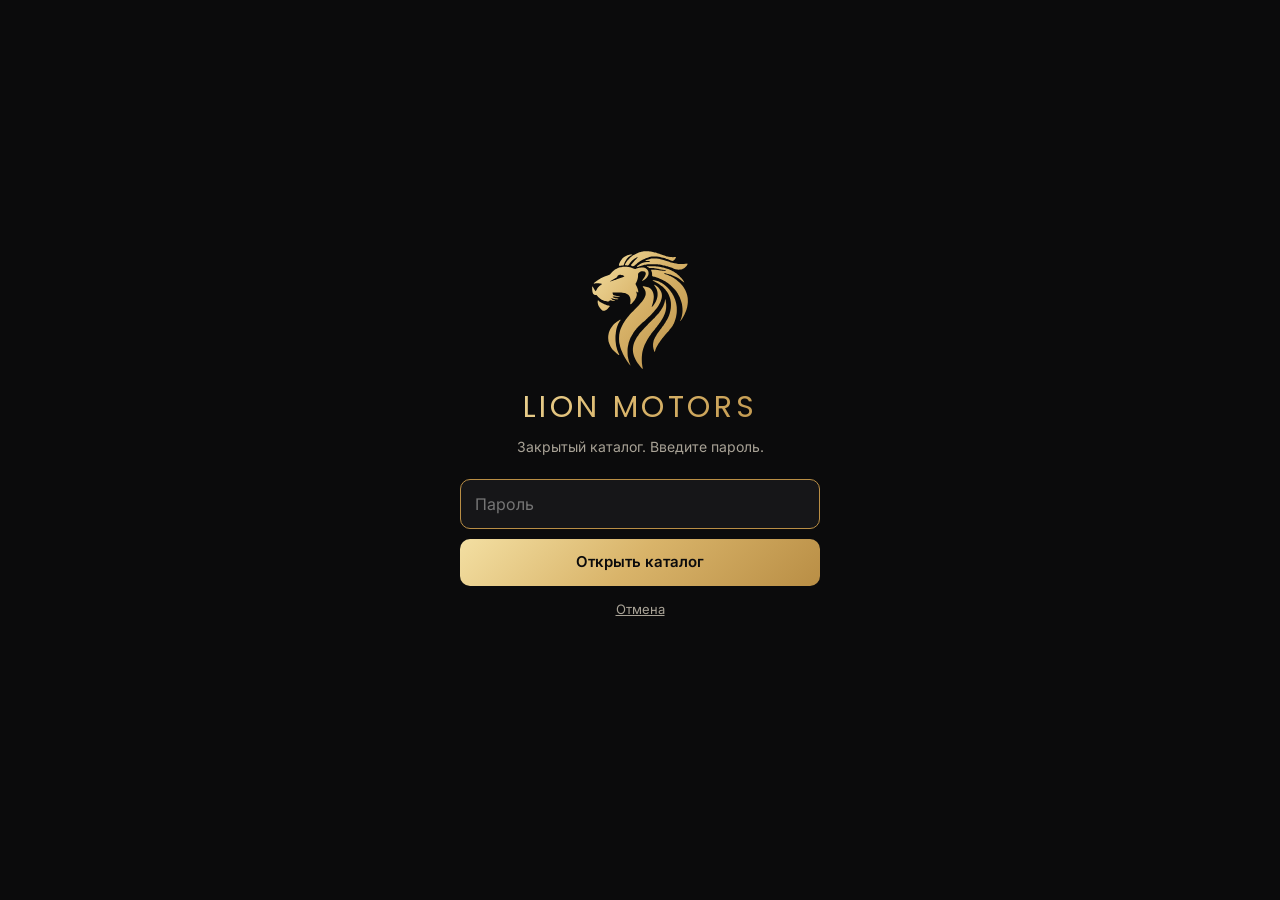
==== commit 4b4649ec: "Catalog: all left-hand-drive cars from Carsensor, Russian UI, filters" ====
--- a/site/catalog/index.html
+++ b/site/catalog/index.html
@@ -1,15 +1,15 @@
 <!doctype html>
-<html lang="en">
+<html lang="ru">
 <head>
 <meta charset="utf-8">
 <meta name="viewport" content="width=device-width, initial-scale=1, viewport-fit=cover">
 <meta name="theme-color" content="#0B0B0C">
 <meta name="robots" content="noindex, nofollow">
 <meta name="referrer" content="no-referrer">
-<title>Lion Motors</title>
+<title>Lion Motors — каталог</title>
 <link rel="icon" href="../assets/lion.svg" type="image/svg+xml">
 <link rel="preconnect" href="https://fonts.googleapis.com">
-<link href="https://fonts.googleapis.com/css2?family=Inter:wght@400;500;600;800&family=Poppins:wght@500;600&family=Playfair+Display:wght@500;600&display=swap" rel="stylesheet">
+<link href="https://fonts.googleapis.com/css2?family=Inter:wght@400;500;600;700;800&family=Poppins:wght@500;600&display=swap" rel="stylesheet">
 <style>
   :root {
     --bg: #FAF7F0; --surface: #FFFDF8; --surface-2: #F3EEE3; --line: #E8E2D4;
@@ -23,143 +23,98 @@
   html, body { margin: 0; background: var(--bg); color: var(--text);
     font: 15px/1.5 Inter, system-ui, -apple-system, sans-serif; -webkit-font-smoothing: antialiased;
     -webkit-tap-highlight-color: transparent; -webkit-text-size-adjust: 100%; }
-  button, select { -webkit-tap-highlight-color: transparent; }
+  button, select, input { -webkit-tap-highlight-color: transparent; font: inherit; }
   a { color: inherit; }
-  .wrap { max-width: 1240px; margin: 0 auto; padding: 0 max(16px, env(safe-area-inset-left)) 0 max(16px, env(safe-area-inset-right)); }
-
-  header { background: var(--dark); border-bottom: 1px solid rgba(217,180,106,.18); }
-  header .wrap { display: flex; align-items: baseline; justify-content: space-between; gap: 16px; padding-top: 28px; padding-bottom: 22px; flex-wrap: wrap; }
-  h1 { font: 600 30px/1.1 "Playfair Display", serif; margin: 0; letter-spacing: .3px; }
-  .logo { font: 600 24px/1 Poppins, Inter, system-ui, sans-serif; letter-spacing: .12em; margin: 0; }
-  .logo b, .lock .logo { background: var(--gold-grad); -webkit-background-clip: text; background-clip: text; color: transparent; }
-  .logo a { display: inline-flex; align-items: center; gap: 12px; }
-  .logo .mark { height: 36px; width: auto; flex: none; }
-  .lock .mark { display: block; height: 120px; width: auto; margin: 0 auto 22px; }
+  .wrap { max-width: 1280px; margin: 0 auto; padding: 0 max(16px, env(safe-area-inset-left)) 0 max(16px, env(safe-area-inset-right)); }
+
+  header { background: var(--dark); border-bottom: 1px solid rgba(217,180,106,.18); color: var(--on-dark); }
+  header .wrap { display: flex; align-items: center; justify-content: space-between; gap: 16px; padding-top: 18px; padding-bottom: 16px; flex-wrap: wrap; }
+  .logo { font: 600 22px/1 Poppins, Inter, sans-serif; letter-spacing: .12em; margin: 0; }
+  .logo a { display: inline-flex; align-items: center; gap: 12px; text-decoration: none; }
+  .logo b, .lock .logo { font-weight: inherit; background: var(--gold-grad); -webkit-background-clip: text; background-clip: text; color: transparent; }
+  .logo .mark { height: 34px; width: auto; flex: none; }
   .meta { color: var(--on-dark-muted); font-size: 13px; }
 
-  /* Sticky filter bar */
-  .bar { position: sticky; top: 0; z-index: 5; background: rgba(250,247,240,.9);
+  /* Filters */
+  .bar { position: sticky; top: 0; z-index: 5; background: rgba(250,247,240,.94);
     -webkit-backdrop-filter: saturate(1.4) blur(14px); backdrop-filter: saturate(1.4) blur(14px); border-bottom: 1px solid var(--line); }
-  .bar .wrap { padding-top: 14px; padding-bottom: 10px; }
-  .chips { display: flex; gap: 8px; flex-wrap: wrap; min-width: 0; }
-  .subbar { display: flex; align-items: center; justify-content: space-between; gap: 12px; margin-top: 10px; color: var(--muted); font-size: 13px; }
-  .sortwrap { display: inline-flex; align-items: center; gap: 6px; }
-  .sortwrap select { border: 0; background: transparent; padding: 6px 2px; font-weight: 600; color: var(--text); cursor: pointer; }
-  .chip { border: 1px solid var(--line); background: var(--surface); color: var(--text); border-radius: 999px;
-    padding: 7px 14px; font: inherit; font-size: 13px; cursor: pointer; white-space: nowrap; flex: none; }
-  .chip:hover { border-color: #bdbdc4; }
-  .chip.on { background: var(--dark); border-color: var(--dark); color: var(--gold-hi); }
-  .chip small { color: var(--muted); margin-left: 4px; }
-  .chip.on small { color: rgba(243,223,162,.7); }
-  select { background: var(--surface); color: var(--text); border: 1px solid var(--line); border-radius: 10px;
-    padding: 8px 12px; font: inherit; font-size: 13px; }
-
-  .grid { display: grid; grid-template-columns: repeat(auto-fill, minmax(290px, 1fr)); gap: 18px; padding: 18px 0 60px; }
+  .bar .wrap { padding-top: 12px; padding-bottom: 10px; }
+  .filters { display: grid; grid-template-columns: 2fr 1.4fr 1.4fr 1fr 1fr 1fr 1fr 1fr 1fr; gap: 8px; }
+  .filters input, .filters select { width: 100%; background: var(--surface); color: var(--text); border: 1px solid var(--line);
+    border-radius: 10px; padding: 9px 10px; font-size: 13.5px; outline: none; min-width: 0; }
+  .filters input:focus, .filters select:focus { border-color: var(--gold-lo); }
+  .subbar { display: flex; align-items: center; justify-content: space-between; gap: 12px; margin-top: 8px; color: var(--muted); font-size: 13px; }
+  .subbar select { border: 0; background: transparent; padding: 4px 2px; font-weight: 600; color: var(--text); cursor: pointer; }
+  .subbar .reset { background: none; border: 0; color: var(--accent); cursor: pointer; padding: 0; font-size: 13px; }
+  .subbar > span { display: inline-flex; align-items: center; gap: 10px; flex-wrap: wrap; }
+  #found, .subbar label { white-space: nowrap; }
+  .ftoggle { display: none; }
+
+  .grid { display: grid; grid-template-columns: repeat(auto-fill, minmax(270px, 1fr)); gap: 16px; padding: 18px 0 24px; }
   .card { background: var(--surface); border: 1px solid var(--line); border-radius: var(--radius); overflow: hidden;
-    cursor: pointer; transition: transform .15s ease, border-color .15s ease; text-align: left; padding: 0; color: inherit; font: inherit; }
-  .card:hover { transform: translateY(-3px); border-color: #d4d4da; box-shadow: 0 10px 28px rgba(0,0,0,.08); }
+    cursor: pointer; transition: transform .15s ease, box-shadow .15s ease; text-align: left; padding: 0; color: inherit; }
+  .card:hover { transform: translateY(-3px); box-shadow: 0 10px 28px rgba(0,0,0,.08); }
   .card:active { transform: scale(.985); }
   .ph { aspect-ratio: 4/3; background: var(--surface-2); position: relative; overflow: hidden; }
   .ph img { width: 100%; height: 100%; object-fit: cover; display: block; }
-  .badge { position: absolute; top: 10px; left: 10px; background: rgba(0,0,0,.65); backdrop-filter: blur(4px); color: #fff;
-    padding: 3px 9px; border-radius: 999px; font-size: 12px; }
-  .card .body { padding: 14px 16px 16px; }
-  .card h3 { margin: 0; font-size: 17px; font-weight: 600; }
-  .card .sub { color: var(--muted); font-size: 13px; margin-top: 2px; }
-  .card .price { margin-top: 12px; font-size: 20px; font-weight: 600; }
-  .card .price small { color: var(--muted); font-size: 12px; font-weight: 400; margin-left: 4px; }
+  .badge { position: absolute; top: 10px; left: 10px; background: rgba(11,11,12,.72); color: var(--gold-hi);
+    padding: 3px 9px; border-radius: 999px; font-size: 12px; font-weight: 600; }
+  .card .body { padding: 12px 14px 14px; }
+  .card h3 { margin: 0; font-size: 16px; font-weight: 600; line-height: 1.3; }
+  .card .grade { color: var(--muted); font-size: 12.5px; margin-top: 2px; white-space: nowrap; overflow: hidden; text-overflow: ellipsis; }
+  .card .sub { color: var(--muted); font-size: 13px; margin-top: 6px; }
+  .card .price { margin-top: 10px; display: flex; align-items: baseline; justify-content: space-between; gap: 8px; }
+  .card .price b { font-size: 19px; font-weight: 700; }
+  .card .price small { color: var(--muted); font-size: 12px; white-space: nowrap; }
+  .more { display: block; margin: 0 auto 48px; background: var(--dark); color: var(--gold-hi); border: 0; border-radius: 999px; padding: 12px 26px; font-weight: 600; cursor: pointer; }
   .empty { color: var(--muted); padding: 60px 0; text-align: center; grid-column: 1/-1; }
 
   /* Detail */
   .detail { position: fixed; inset: 0; background: var(--bg); overflow-y: auto; z-index: 10; display: none; }
   .detail.open { display: block; }
-  .detail .top { position: sticky; top: 0; background: rgba(250,247,240,.92); backdrop-filter: blur(8px); border-bottom: 1px solid var(--line); z-index: 2; }
+  .detail .top { position: sticky; top: 0; background: rgba(250,247,240,.94); backdrop-filter: blur(8px); border-bottom: 1px solid var(--line); z-index: 2; }
   .detail .top .wrap { display: flex; align-items: center; gap: 12px; padding-top: 12px; padding-bottom: 12px; }
-  .back { background: none; border: 1px solid var(--line); color: var(--text); border-radius: 10px; padding: 7px 12px; font: inherit; font-size: 13px; cursor: pointer; flex: none; }
-  .dttl { font-weight: 600; font-size: 15px; white-space: nowrap; overflow: hidden; text-overflow: ellipsis; opacity: 0; transition: opacity .2s; }
-  .detail.scrolled .dttl { opacity: 1; }
-  .dgrid { display: grid; grid-template-columns: minmax(0, 1.6fr) minmax(0, 1fr); gap: 28px; padding: 24px 0 60px; }
-  @media (max-width: 900px) { .dgrid { grid-template-columns: minmax(0, 1fr); } }
-  .stage { position: relative; aspect-ratio: 4/3; background: var(--surface-2); border-radius: var(--radius); overflow: hidden; }
-  .track { position: absolute; inset: 0; display: flex; overflow-x: auto; scroll-snap-type: x mandatory; scrollbar-width: none; overscroll-behavior-x: contain; }
-  .track::-webkit-scrollbar { display: none; }
-  .slide { flex: 0 0 100%; height: 100%; scroll-snap-align: center; scroll-snap-stop: always; }
-  .slide img { width: 100%; height: 100%; object-fit: contain; display: block; background: var(--surface-2); }
-  .nav { position: absolute; top: 50%; transform: translateY(-50%); width: 42px; height: 42px; border-radius: 50%;
-    border: 0; background: rgba(0,0,0,.55); color: #fff; font-size: 20px; cursor: pointer; }
-  .nav.prev { left: 10px; } .nav.next { right: 10px; }
-  .count { position: absolute; bottom: 10px; right: 12px; background: rgba(0,0,0,.6); color: #fff; padding: 2px 9px; border-radius: 999px; font-size: 12px; }
-  .thumbs { display: flex; gap: 8px; overflow-x: auto; padding: 10px 0 4px; scrollbar-width: thin; scroll-behavior: smooth; }
-  .thumbs img { width: 92px; height: 69px; object-fit: cover; border-radius: 8px; cursor: pointer; opacity: .55; border: 2px solid transparent; flex: none; }
-  .thumbs img.on { opacity: 1; border-color: var(--gold-lo); }
-  .info h2 { font: 600 30px/1.15 Poppins, Inter, sans-serif; margin: 0; letter-spacing: -.01em; }
-  .info .sub { color: var(--muted); margin-top: 6px; }
-  .info .price { font-size: 30px; font-weight: 600; margin: 18px 0 2px; }
+  .back { background: none; border: 1px solid var(--line); color: var(--text); border-radius: 10px; padding: 7px 12px; font-size: 13px; cursor: pointer; flex: none; }
+  .dttl { font-weight: 600; font-size: 15px; white-space: nowrap; overflow: hidden; text-overflow: ellipsis; }
+  .dgrid { display: grid; grid-template-columns: minmax(0, 1.5fr) minmax(0, 1fr); gap: 28px; padding: 24px 0 60px; }
+  .stage { aspect-ratio: 4/3; background: var(--surface-2); border-radius: var(--radius); overflow: hidden; }
+  .stage img { width: 100%; height: 100%; object-fit: contain; display: block; }
+  .info h2 { font: 600 28px/1.15 Poppins, Inter, sans-serif; margin: 0; letter-spacing: -.01em; }
+  .info .grade { color: var(--muted); margin-top: 6px; }
+  .info .price { font-size: 30px; font-weight: 700; margin: 18px 0 2px; }
   .info .price-note { color: var(--muted); font-size: 13px; }
+  .actions { display: flex; gap: 10px; flex-wrap: wrap; margin-top: 16px; }
+  .btn { display: inline-flex; align-items: center; justify-content: center; padding: 11px 18px; border-radius: 12px; font-weight: 600; font-size: 14px; text-decoration: none; cursor: pointer; border: 0; }
+  .btn-gold { background: var(--gold-grad); color: var(--dark); }
+  .btn-line { border: 1px solid var(--accent); color: var(--accent); background: transparent; }
   table { width: 100%; border-collapse: collapse; margin-top: 22px; font-size: 14px; }
-  td { padding: 9px 0; border-bottom: 1px solid var(--line); vertical-align: top; }
+  td { padding: 10px 0; border-bottom: 1px solid var(--line); vertical-align: top; }
   td:first-child { color: var(--muted); width: 45%; }
-  .src { display: inline-block; margin-top: 14px; padding: 8px 14px; border: 1px solid var(--accent); border-radius: 10px;
-    color: var(--accent); text-decoration: none; font-size: 13px; font-weight: 500; }
-  .src:hover { background: var(--accent-soft); }
-  .feat { display: flex; flex-wrap: wrap; gap: 6px; margin-top: 20px; }
-  .feat span { background: var(--accent-soft); color: #6E5220; border-radius: 999px; padding: 4px 10px; font-size: 12px; }
+  .note { color: var(--muted); font-size: 12.5px; margin-top: 14px; }
+
   footer { color: var(--muted); font-size: 12px; border-top: 1px solid var(--line); padding: 18px 0 30px; }
   footer .wrap { display: flex; justify-content: space-between; gap: 12px; flex-wrap: wrap; }
-  .linkbtn { background: none; border: 0; padding: 0; color: var(--muted); font: inherit; text-decoration: underline; cursor: pointer; }
-
-  .pricebar { display: none; }
-
-  /* ---------- Phones ---------- */
+  .linkbtn { background: none; border: 0; padding: 0; color: var(--muted); text-decoration: underline; cursor: pointer; font-size: 12px; }
+
+  @media (max-width: 1100px) { .filters { grid-template-columns: repeat(4, 1fr); } .filters .q { grid-column: 1 / -1; } }
+  @media (max-width: 900px) { .dgrid { grid-template-columns: minmax(0, 1fr); } }
   @media (max-width: 640px) {
-    header .wrap { padding-top: 18px; padding-bottom: 14px; align-items: center; }
-    .logo { font-size: 20px; letter-spacing: .16em; }
-    .logo .mark { height: 30px; }
-    .logo a { gap: 10px; }
-    .meta .upd { display: none; }
-    .bar .wrap { padding-top: 10px; padding-bottom: 6px; }
-    .chips { flex-wrap: nowrap; overflow-x: auto; margin: 0 -16px; padding: 2px 16px 4px; scrollbar-width: none; scroll-snap-type: x proximity; scroll-padding-inline: 16px; }
-    .chips::-webkit-scrollbar { display: none; }
-    .chip { padding: 9px 15px; font-size: 14px; scroll-snap-align: start; }
-    .subbar { margin-top: 6px; }
-
-    .grid { gap: 14px; padding: 14px 0 32px; }
-    .card { border-radius: 18px; box-shadow: 0 1px 2px rgba(0,0,0,.04); }
-    .card:hover { transform: none; box-shadow: 0 1px 2px rgba(0,0,0,.04); }
+    .logo { font-size: 18px; } .logo .mark { height: 28px; }
+    .meta { width: 100%; }
+    .ftoggle { display: inline-flex; gap: 6px; align-items: center; background: var(--dark); color: var(--gold-hi); border: 0; border-radius: 999px; padding: 7px 14px; font-weight: 600; font-size: 13px; cursor: pointer; }
+    .filters { grid-template-columns: 1fr 1fr; display: none; margin-top: 8px; }
+    .bar.open .filters { display: grid; }
+    .filters .q { display: block; }
+    .bar .search-mobile { display: block; }
+    .grid { grid-template-columns: 1fr; gap: 14px; padding-top: 14px; }
     .ph { aspect-ratio: 16/10; }
-    .badge { top: 12px; left: 12px; font-size: 12px; font-weight: 600; }
-    .card .body { padding: 12px 16px 16px; display: grid; grid-template-columns: 1fr auto; column-gap: 12px; align-items: end; }
-    .card h3 { font-size: 16px; grid-column: 1 / -1; }
-    .card .sub { margin-top: 2px; }
-    .card .price { margin-top: 0; font-size: 18px; font-weight: 700; white-space: nowrap; }
-
-    /* Car page: full-bleed swipe gallery, sticky price bar */
-    .detail .top .wrap { padding-top: 10px; padding-bottom: 10px; }
     .dgrid.wrap { padding: 0; gap: 0; }
-    .dgrid { padding: 0 0 24px; }
     .stage { border-radius: 0; }
-    .nav { display: none; }
-    .count { bottom: 12px; right: 12px; font-size: 12px; font-weight: 600; }
-    .thumbs { padding: 10px 16px 2px; gap: 6px; }
-    .thumbs img { width: 64px; height: 48px; border-radius: 6px; }
-    .info { padding: 18px 16px 0; }
-    .info h2 { font-size: 26px; }
-    .info .price { font-size: 26px; margin-top: 14px; }
-    .feat { margin-top: 16px; }
-    .feat span { font-size: 12px; padding: 5px 10px; }
-    table { margin-top: 18px; font-size: 14px; }
-    td { padding: 11px 0; }
-    td:first-child { width: 48%; }
-    .src { display: none; }
-    .pricebar { display: flex; position: sticky; bottom: 0; z-index: 3; align-items: center; justify-content: space-between; gap: 12px;
-      margin-top: 24px; padding: 12px 16px calc(12px + env(safe-area-inset-bottom));
-      background: rgba(250,247,240,.94); -webkit-backdrop-filter: blur(14px); backdrop-filter: blur(14px); border-top: 1px solid var(--line); }
-    .pricebar b { display: block; font-size: 18px; line-height: 1.2; }
-    .pricebar small { color: var(--muted); font-size: 12px; }
-    .pricebar a { flex: none; padding: 10px 14px; border-radius: 12px; background: var(--gold-grad); color: var(--dark); text-decoration: none; font-size: 14px; font-weight: 600; }
-
-    footer { padding-bottom: calc(24px + env(safe-area-inset-bottom)); }
-    footer .wrap { flex-direction: column; align-items: center; text-align: center; gap: 10px; }
+    .info { padding: 16px 16px 0; }
+    .info h2 { font-size: 24px; }
+    .info .price { font-size: 26px; }
+    .actions .btn { flex: 1; }
+    footer .wrap { flex-direction: column; align-items: center; text-align: center; }
   }
 
   /* Password screen */
@@ -168,13 +123,12 @@
   body.locked { background: var(--dark); }
   body.locked .lock { display: flex; }
   .lock form { width: 100%; max-width: 360px; text-align: center; }
-  .lock .logo { font-size: 32px; margin-bottom: 14px; }
+  .lock .mark { display: block; height: 120px; width: auto; margin: 0 auto 22px; }
+  .lock .logo { font-size: 30px; margin-bottom: 14px; }
   .lock p { color: var(--on-dark-muted); margin: 0 0 22px; font-size: 14px; }
-  .lock input { width: 100%; background: #161618; border: 1px solid #2C2A26; color: var(--on-dark); border-radius: 10px;
-    padding: 12px 14px; font: inherit; font-size: 16px; outline: none; }
+  .lock input { width: 100%; background: #161618; border: 1px solid #2C2A26; color: var(--on-dark); border-radius: 10px; padding: 12px 14px; font-size: 16px; outline: none; }
   .lock input:focus { border-color: var(--gold-lo); }
-  .lock button[type=submit] { width: 100%; margin-top: 10px; background: var(--gold-grad); color: var(--dark); border: 0; border-radius: 10px;
-    padding: 12px; font: inherit; font-weight: 600; cursor: pointer; }
+  .lock button[type=submit] { width: 100%; margin-top: 10px; background: var(--gold-grad); color: var(--dark); border: 0; border-radius: 10px; padding: 12px; font-weight: 600; cursor: pointer; }
   .lock button[disabled] { opacity: .6; cursor: wait; }
   .lock .lock-cancel { display: inline-block; margin-top: 14px; color: var(--on-dark-muted); font-size: 13px; }
   .lock .err { color: #F08A80; font-size: 13px; min-height: 20px; margin-top: 10px; }
@@ -185,32 +139,42 @@
   <form id="lockForm" autocomplete="on" onsubmit="return false">
     <img class="mark" src="../assets/lion.svg" alt="">
     <h1 class="logo">LION MOTORS</h1>
-    <p id="lockLabel">Loading…</p>
-    <input id="lockInput" type="password" autocomplete="current-password" placeholder="Password" required disabled>
-    <button type="submit" id="lockBtn" disabled>Loading…</button>
-    <a href="./" id="lockCancel" class="lock-cancel" hidden>Cancel</a>
+    <p id="lockLabel">Загрузка…</p>
+    <input id="lockInput" type="password" autocomplete="current-password" placeholder="Пароль" required disabled>
+    <button type="submit" id="lockBtn" disabled>Загрузка…</button>
+    <a href="./" id="lockCancel" class="lock-cancel" hidden>Отмена</a>
     <div class="err" id="lockErr" role="alert"></div>
   </form>
 </section>
 
 <header>
   <div class="wrap">
-    <h1 class="logo"><a href="../" style="text-decoration:none"><img class="mark" src="../assets/lion.svg" alt=""><b style="font-weight:inherit">LION MOTORS</b></a></h1>
+    <h1 class="logo"><a href="../"><img class="mark" src="../assets/lion.svg" alt=""><b>LION MOTORS</b></a></h1>
     <div class="meta" id="meta"></div>
   </div>
 </header>
 
-<div class="bar">
+<div class="bar" id="bar">
   <div class="wrap">
-    <div class="chips" id="chips"></div>
+    <div class="filters" id="filters">
+      <input class="q" id="f-q" type="search" placeholder="Поиск: марка, модель, комплектация">
+      <select id="f-make"><option value="">Все марки</option></select>
+      <select id="f-model" disabled><option value="">Все модели</option></select>
+      <select id="f-yfrom"><option value="">Год от</option></select>
+      <select id="f-yto"><option value="">Год до</option></select>
+      <select id="f-price"><option value="">Цена до</option></select>
+      <select id="f-km"><option value="">Пробег до</option></select>
+      <select id="f-body"><option value="">Кузов</option></select>
+      <select id="f-gear"><option value="">Коробка</option></select>
+    </div>
     <div class="subbar">
-      <span id="found"></span>
-      <label class="sortwrap">Sort
-        <select id="sort" aria-label="Sort">
-          <option value="new">Newest first</option>
-          <option value="price-asc">Price: low to high</option>
-          <option value="price-desc">Price: high to low</option>
-          <option value="km">Lowest mileage</option>
+      <span><button class="ftoggle" id="ftoggle">Фильтры</button> <span id="found"></span> <button class="reset" id="reset" hidden>Сбросить</button></span>
+      <label>Сортировка
+        <select id="sort">
+          <option value="new">Сначала новые</option>
+          <option value="price-asc">Сначала дешёвые</option>
+          <option value="price-desc">Сначала дорогие</option>
+          <option value="km">Меньше пробег</option>
         </select>
       </label>
     </div>
@@ -219,18 +183,19 @@
 
 <main class="wrap">
   <div class="grid" id="grid"></div>
+  <button class="more" id="more" hidden>Показать ещё</button>
 </main>
 
-<footer><div class="wrap"><span>Prices are total prices in Japanese yen (incl. tax and fees) as listed in Japan. Availability changes daily. <a href="../legal/tokushoho.html" style="color:inherit">特定商取引法に基づく表記</a> · <a href="../legal/privacy.html" style="color:inherit">Privacy</a></span><span><button class="linkbtn" id="adminBtn">Admin</button> · <button class="linkbtn" id="logout">Log out</button></span></div></footer>
+<footer><div class="wrap"><span>Только леворульные автомобили из Японии. Цены в долларах — ориентир по текущему курсу, итог считается при заказе. <a href="../legal/tokushoho.html" style="color:inherit">特定商取引法に基づく表記</a> · <a href="../legal/privacy.html" style="color:inherit">Privacy</a></span><span><button class="linkbtn" id="adminBtn">Админ</button> · <button class="linkbtn" id="logout">Выйти</button></span></div></footer>
 
 <section class="detail" id="detail" aria-hidden="true">
-  <div class="top"><div class="wrap"><button class="back" id="back">← All cars</button><span class="dttl" id="dttl"></span></div></div>
+  <div class="top"><div class="wrap"><button class="back" id="back">← Все машины</button><span class="dttl" id="dttl"></span></div></div>
   <div class="wrap dgrid" id="dbody"></div>
 </section>
 
+<script src="../assets/company.js"></script>
 <script>
 // ---- Password gate: data.js holds AES-GCM blobs; keys come from PBKDF2-SHA256 (see scraper/seal.py).
-// Passwords are remembered only for this tab session, so every new visit asks again.
 const store = {
   get: (k) => { try { return sessionStorage.getItem(k); } catch (e) { return null; } },
   set: (k, v) => { try { sessionStorage.setItem(k, v); } catch (e) {} },
@@ -260,35 +225,27 @@
     form.onsubmit = async (e) => {
       e.preventDefault();
       btn.disabled = true; err.textContent = "";
-      try {
-        const data = await decrypt(blob, input.value);
-        resolve([data, input.value]);
-      } catch (x) {
-        err.textContent = "Wrong password.";
-        input.select();
-      } finally { btn.disabled = false; }
+      try { resolve([await decrypt(blob, input.value), input.value]); }
+      catch (x) { err.textContent = "Неверный пароль."; input.select(); }
+      finally { btn.disabled = false; }
     };
   });
 }
 
-// Uses the password remembered in this browser if it still works, otherwise asks for it.
 async function unlock(storeKey, blob, label, button) {
   const saved = store.get(storeKey);
-  if (saved) {
-    try { return await decrypt(blob, saved); } catch (e) { store.del(storeKey); }
-  }
+  if (saved) { try { return await decrypt(blob, saved); } catch (e) { store.del(storeKey); } }
   const [data, pw] = await askPassword(blob, label, button);
   store.set(storeKey, pw);
   return data;
 }
 
-// Never keep a password in the address bar (older pages could submit the form natively).
+// Never keep a password in the address bar.
 (() => {
   const q = new URLSearchParams(location.search);
   if (q.has("password")) { q.delete("password"); history.replaceState(null, "", location.pathname + (q.toString() ? "?" + q : "") + location.hash); }
 })();
 
-// data.js changes daily (and when passwords change): load it with a cache-busting query.
 (() => {
   const el = document.createElement("script");
   el.src = "data.js?v=" + Math.floor(Date.now() / 60000);
@@ -298,19 +255,17 @@
 
 async function boot() {
   if (!window.CATALOG_ENC) {
-    document.getElementById("lockLabel").textContent = "Catalog is temporarily unavailable.";
+    document.getElementById("lockLabel").textContent = "Каталог временно недоступен.";
     document.getElementById("lockForm").querySelectorAll("input,button").forEach((el) => (el.hidden = true));
     return;
   }
-  const data = await unlock("catalog_pw", window.CATALOG_ENC, "Private catalog. Enter the password to continue.", "Open catalog");
-
-  // Admin mode (links to the source listing): open once with ?admin, turn off with ?admin=0.
+  const data = await unlock("catalog_pw", window.CATALOG_ENC, "Закрытый каталог. Введите пароль.", "Открыть каталог");
   const q = new URLSearchParams(location.search);
   if (q.get("admin") === "0") store.del("admin_pw");
   let sources = {};
   if (window.ADMIN_ENC && ((q.has("admin") && q.get("admin") !== "0") || store.get("admin_pw"))) {
-    document.getElementById("lockCancel").hidden = false;   // lets you go back to the normal catalog
-    sources = (await unlock("admin_pw", window.ADMIN_ENC, "Admin password", "Enable admin mode")).sources;
+    document.getElementById("lockCancel").hidden = false;
+    sources = (await unlock("admin_pw", window.ADMIN_ENC, "Пароль администратора", "Включить режим админа")).sources;
     document.getElementById("lockCancel").hidden = true;
   }
   if (q.has("admin")) history.replaceState(null, "", location.pathname + location.hash);
@@ -319,154 +274,143 @@
 }
 
 function startCatalog(data, sources) {
-  const cars = data.cars;
   const $ = (id) => document.getElementById(id);
-  const yen = (n) => n == null ? "Price on request" : "¥" + n.toLocaleString("en-US");
-  const kmf = (n) => n == null ? "—" : n.toLocaleString("en-US") + " km";
-  const esc = (s) => String(s ?? "").replace(/[&<>"]/g, (c) => ({ "&": "&amp;", "<": "&lt;", ">": "&gt;", '"': "&quot;" }[c]));
-  // Total payment in Japan (支払総額): vehicle price + taxes + registration/dealer fees.
-  const total = (c) => c.price_total_jpy ?? c.price_jpy;
-  const title = (c) => `${c.make} ${c.model}${c.grade ? " " + c.grade : ""}`;
-  const img = (src, fallback, alt, cls = "") =>
-    `<img src="${esc(src)}" ${fallback ? `onerror="this.onerror=null;this.src='${esc(fallback)}'"` : ""} alt="${esc(alt)}" loading="lazy" referrerpolicy="no-referrer" ${cls}>`;
-
-  let model = "All";
-  const updated = data.updated ? new Date(data.updated).toLocaleDateString("en-US", { month: "short", day: "numeric", year: "numeric" }) : "";
-  $("meta").innerHTML = `Ferrari · 2024+ · under 50,000 km${updated ? `<span class="upd"> · updated ${esc(updated)}</span>` : ""}`;
-
-  function renderChips() {
-    const counts = {};
-    cars.forEach((c) => (counts[c.model] = (counts[c.model] || 0) + 1));
-    const models = Object.keys(counts).sort();
-    $("chips").innerHTML = ["All", ...models].map((m) =>
-      `<button class="chip${m === model ? " on" : ""}" data-m="${esc(m)}">${esc(m)}<small>${m === "All" ? cars.length : counts[m]}</small></button>`).join("");
-  }
-
-  function renderGrid() {
-    const sort = $("sort").value;
-    const list = cars.filter((c) => model === "All" || c.model === model).slice();
-    const P = (c) => total(c) ?? Infinity;
-    if (sort === "price-asc") list.sort((a, b) => P(a) - P(b));
-    if (sort === "price-desc") list.sort((a, b) => (total(b) ?? -1) - (total(a) ?? -1));
-    if (sort === "km") list.sort((a, b) => (a.mileage_km ?? 1e9) - (b.mileage_km ?? 1e9));
-    if (sort === "new") list.sort((a, b) => b.year - a.year || (a.mileage_km ?? 0) - (b.mileage_km ?? 0));
-    $("found").textContent = `${list.length} ${list.length === 1 ? "car" : "cars"}`;
-    $("grid").innerHTML = list.length ? list.map((c) => `
-      <button class="card" data-id="${esc(c.id)}">
-        <div class="ph">${c.thumbs[0] ? img(c.thumbs[0], null, title(c)) : ""}<span class="badge">${esc(c.year)}</span></div>
-        <div class="body">
-          <h3>${esc(title(c))}</h3>
-          <div class="sub">${kmf(c.mileage_km)}${c.color ? " · " + esc(c.color) : ""}</div>
-          <div class="price">${yen(total(c))}</div>
-        </div>
-      </button>`).join("") : `<div class="empty">No cars match right now.</div>`;
-  }
-
+  const F = data.fields;
+  const cars = data.cars.map((row) => Object.fromEntries(F.map((k, i) => [k, row[i]])));
+  const rate = data.jpy_usd;
+  const usd = (jpy) => jpy == null ? null : Math.round(jpy * rate / 100) * 100;
+  const total = (c) => c.total_jpy ?? c.price_jpy;
+  const fmt = (n) => n.toLocaleString("ru-RU");
+  const money = (c) => { const v = usd(total(c)); return v == null ? "Цена по запросу" : "$" + fmt(v); };
+  const yen = (n) => n == null ? "" : "¥" + fmt(n);
+  const kmf = (n) => n == null ? "—" : fmt(n) + " км";
+  const esc = (s) => String(s ?? "").replace(/[&<>"]/g, (ch) => ({ "&": "&amp;", "<": "&lt;", ">": "&gt;", '"': "&quot;" }[ch]));
+  const title = (c) => `${c.make} ${c.model}`.trim();
+  cars.forEach((c) => (c._hay = `${c.make} ${c.model} ${c.grade}`.toLowerCase()));
+
+  const upd = data.updated ? new Date(data.updated).toLocaleDateString("ru-RU", { day: "numeric", month: "long", year: "numeric" }) : "";
+  $("meta").textContent = `${fmt(cars.length)} леворульных автомобилей · обновлено ${upd}`;
+
+  // ---- filter options
+  const countBy = (arr, key) => arr.reduce((m, c) => (c[key] && (m[c[key]] = (m[c[key]] || 0) + 1), m), {});
+  const fillSel = (sel, counts, sortByCount) => {
+    const keys = Object.keys(counts).sort(sortByCount ? (a, b) => counts[b] - counts[a] : (a, b) => a.localeCompare(b));
+    sel.insertAdjacentHTML("beforeend", keys.map((k) => `<option value="${esc(k)}">${esc(k)} (${counts[k]})</option>`).join(""));
+  };
+  fillSel($("f-make"), countBy(cars, "make"), false);
+  fillSel($("f-body"), countBy(cars, "body"), true);
+  fillSel($("f-gear"), countBy(cars, "gearbox"), true);
+  const years = [...new Set(cars.map((c) => c.year).filter(Boolean))].sort((a, b) => b - a);
+  for (const id of ["f-yfrom", "f-yto"]) $(id).insertAdjacentHTML("beforeend", years.map((y) => `<option>${y}</option>`).join(""));
+  $("f-price").insertAdjacentHTML("beforeend", [10000, 20000, 30000, 50000, 75000, 100000, 150000, 200000, 300000, 500000]
+    .map((v) => `<option value="${v}">до $${fmt(v)}</option>`).join(""));
+  $("f-km").insertAdjacentHTML("beforeend", [5000, 10000, 30000, 50000, 100000, 150000]
+    .map((v) => `<option value="${v}">до ${fmt(v)} км</option>`).join(""));
+
+  function refreshModels() {
+    const sel = $("f-model"), mk = $("f-make").value;
+    sel.innerHTML = '<option value="">Все модели</option>';
+    sel.disabled = !mk;
+    if (mk) fillSel(sel, countBy(cars.filter((c) => c.make === mk), "model"), false);
+  }
+
+  // ---- filtering, sorting, incremental rendering
+  const PAGE = 48;
+  let list = [], shown = 0;
+  function apply() {
+    const v = (id) => $(id).value;
+    const q = v("f-q").trim().toLowerCase().split(/\s+/).filter(Boolean);
+    const yf = +v("f-yfrom") || 0, yt = +v("f-yto") || 9999, pm = +v("f-price") || Infinity, km = +v("f-km") || Infinity;
+    list = cars.filter((c) =>
+      (!v("f-make") || c.make === v("f-make")) && (!v("f-model") || c.model === v("f-model")) &&
+      (!v("f-body") || c.body === v("f-body")) && (!v("f-gear") || c.gearbox === v("f-gear")) &&
+      (c.year || 0) >= yf && (c.year || 0) <= yt &&
+      (pm === Infinity || (usd(total(c)) ?? Infinity) <= pm) && (km === Infinity || (c.km ?? Infinity) <= km) &&
+      q.every((w) => c._hay.includes(w)));
+    const s = v("sort"), P = (c) => total(c) ?? Infinity;
+    if (s === "new") list.sort((a, b) => (b.year || 0) - (a.year || 0) || (a.km ?? 1e9) - (b.km ?? 1e9));
+    if (s === "price-asc") list.sort((a, b) => P(a) - P(b));
+    if (s === "price-desc") list.sort((a, b) => (total(b) ?? -1) - (total(a) ?? -1));
+    if (s === "km") list.sort((a, b) => (a.km ?? 1e9) - (b.km ?? 1e9));
+    $("found").textContent = `Найдено: ${fmt(list.length)}`;
+    $("reset").hidden = !["f-q", "f-make", "f-model", "f-yfrom", "f-yto", "f-price", "f-km", "f-body", "f-gear"].some((id) => $(id).value);
+    $("grid").innerHTML = list.length ? "" : '<div class="empty">Ничего не найдено. Попробуйте изменить фильтры.</div>';
+    shown = 0; renderMore();
+  }
+  function card(c) {
+    return `<button class="card" data-id="${esc(c.id)}">
+      <div class="ph">${c.photo ? `<img src="${esc(c.photo)}" alt="${esc(title(c))}" loading="lazy" referrerpolicy="no-referrer">` : ""}${c.year ? `<span class="badge">${c.year}</span>` : ""}</div>
+      <div class="body">
+        <h3>${esc(title(c))}</h3>
+        ${c.grade ? `<div class="grade">${esc(c.grade)}</div>` : ""}
+        <div class="sub">${kmf(c.km)}${c.region ? " · " + esc(c.region) : ""}</div>
+        <div class="price"><b>${money(c)}</b><small>${yen(total(c))}</small></div>
+      </div></button>`;
+  }
+  function renderMore() {
+    const next = list.slice(shown, shown + PAGE);
+    $("grid").insertAdjacentHTML("beforeend", next.map(card).join(""));
+    shown += next.length;
+    $("more").hidden = shown >= list.length;
+  }
+  if ("IntersectionObserver" in window) {
+    new IntersectionObserver((es) => es.forEach((e) => e.isIntersecting && shown < list.length && renderMore()), { rootMargin: "800px" }).observe($("more"));
+  }
+  $("more").addEventListener("click", renderMore);
+  let t;
+  $("f-q").addEventListener("input", () => { clearTimeout(t); t = setTimeout(apply, 200); });
+  ["f-model", "f-yfrom", "f-yto", "f-price", "f-km", "f-body", "f-gear", "sort"].forEach((id) => $(id).addEventListener("change", apply));
+  $("f-make").addEventListener("change", () => { refreshModels(); apply(); });
+  $("reset").addEventListener("click", () => {
+    ["f-q", "f-make", "f-yfrom", "f-yto", "f-price", "f-km", "f-body", "f-gear"].forEach((id) => ($(id).value = ""));
+    refreshModels(); apply();
+  });
+  $("ftoggle").addEventListener("click", () => $("bar").classList.toggle("open"));
+  $("grid").addEventListener("click", (e) => { const b = e.target.closest(".card"); if (b) location.hash = "car-" + b.dataset.id; });
+
+  // ---- car page
   function openCar(id) {
     const c = cars.find((x) => x.id === id);
     if (!c) return closeCar();
-    let i = 0;
     const rows = [
-      ["Year", c.year], ["Mileage", kmf(c.mileage_km)], ["Exterior colour", c.color],
-      ["Body", c.body], ["Engine", c.engine_cc ? (c.engine_cc / 1000).toFixed(1) + " L" : ""],
-      ["Fuel", c.fuel], ["Transmission", c.transmission], ["Drive", c.drive], ["Steering", c.steering],
-      ["Accident history", c.accident_history], ["Import", c.import],
-      ["Japanese inspection valid until", c.inspection_until], ["Warranty until", c.warranty_until],
-      ["Location", c.location ? c.location + ", Japan" : ""],
-    ].filter(([, v]) => v !== "" && v != null && v !== "-" && v !== "−");
-    const n = c.photos.length;
-    const breakdown = c.price_total_jpy && c.price_jpy && c.price_total_jpy !== c.price_jpy
-      ? ` · vehicle ${yen(c.price_jpy)} + fees ${yen(c.price_total_jpy - c.price_jpy)}` : "";
-    const srcLink = sources[c.id]
-      ? `<a class="src" href="${esc(sources[c.id])}" target="_blank" rel="noopener noreferrer">Открыть на Goo-net ↗</a>` : "";
+      ["Год", c.year], ["Пробег", kmf(c.km)], ["Кузов", c.body], ["Цвет", c.color],
+      ["Двигатель", c.engine_cc ? (c.engine_cc / 1000).toFixed(1) + " л" : ""], ["Коробка", c.gearbox], ["Руль", "Левый"],
+      ["Следы ДТП (修復歴)", c.accident], ["Гарантия продавца", c.warranty], ["Техобслуживание перед продажей", c.service],
+      ["Японский техосмотр до", c.inspection], ["Где находится", c.region ? c.region + ", Япония" : "Япония"],
+    ].filter(([, v]) => v !== "" && v != null);
+    const W = window.COMPANY || {}, has = window.COMPANY_HAS || ((x) => !!x);
+    const carUrl = location.origin + location.pathname + "#car-" + c.id;
+    const msg = encodeURIComponent(`Здравствуйте! Интересует ${title(c)} ${c.year || ""}, ${money(c)}. ${carUrl}`);
+    const order = has(W.whatsapp) ? `https://wa.me/${W.whatsapp}?text=${msg}` : "../#contact";
     $("dttl").textContent = title(c);
     $("dbody").innerHTML = `
-      <div>
-        <div class="stage">
-          <div class="track" id="track">${c.photos.map((p, k) => `<div class="slide">${img(p, c.thumbs[k], `${title(c)}, photo ${k + 1}`)}</div>`).join("")}</div>
-          ${n > 1 ? `<button class="nav prev" aria-label="Previous photo">‹</button><button class="nav next" aria-label="Next photo">›</button>` : ""}
-          ${n ? `<span class="count" id="gcount">1 / ${n}</span>` : ""}
-        </div>
-        <div class="thumbs" id="thumbs">${c.thumbs.map((t, k) => img(t, null, "", `data-k="${k}"`)).join("")}</div>
-      </div>
+      <div><div class="stage">${c.photo ? `<img src="${esc(c.photo)}" alt="${esc(title(c))}" referrerpolicy="no-referrer">` : ""}</div></div>
       <div class="info">
         <h2>${esc(title(c))}</h2>
-        <div class="sub">${esc(c.year)} · ${kmf(c.mileage_km)}</div>
-        <div class="price">${yen(total(c))}</div>
-        <div class="price-note">Total price in Japan, incl. tax and fees${breakdown}</div>
-        ${srcLink}
-        ${c.features.length ? `<div class="feat">${c.features.map((f) => `<span>${esc(f)}</span>`).join("")}</div>` : ""}
+        ${c.grade ? `<div class="grade">${esc(c.grade)}</div>` : ""}
+        <div class="price">${money(c)}</div>
+        <div class="price-note">${total(c) != null ? `Цена в Японии с налогами: ${yen(total(c))}${c.price_jpy && c.price_jpy !== total(c) ? ` (машина ${yen(c.price_jpy)})` : ""}. Доставка и растаможка считаются отдельно.` : "Продавец не указал цену — уточним по запросу."}</div>
+        <div class="actions">
+          <a class="btn btn-gold" href="${esc(order)}" target="_blank" rel="noopener">Заказать</a>
+          ${sources[c.id] ? `<a class="btn btn-line" href="${esc(sources[c.id])}" target="_blank" rel="noopener noreferrer">Открыть на Carsensor ↗</a>` : ""}
+        </div>
         <table>${rows.map(([k, v]) => `<tr><td>${esc(k)}</td><td>${esc(v)}</td></tr>`).join("")}</table>
-      </div>
-      <div class="pricebar">
-        <div><b>${yen(total(c))}</b><small>Total price in Japan</small></div>
-        ${sources[c.id] ? `<a href="${esc(sources[c.id])}" target="_blank" rel="noopener noreferrer">Goo-net ↗</a>` : ""}
+        <p class="note">Курс: 1 ¥ = $${rate}. Информация с японской площадки, перед покупкой мы проверяем машину и наличие.</p>
       </div>`;
-
-    // Swipeable gallery: the track scrolls with snap; arrows/thumbs/keys scroll it.
-    const track = $("track"), thumbs = $("thumbs");
-    const go = (k) => n && track.scrollTo({ left: ((k + n) % n) * track.clientWidth, behavior: "smooth" });
-    const mark = () => {
-      if ($("gcount")) $("gcount").textContent = `${i + 1} / ${n}`;
-      thumbs.querySelectorAll("img").forEach((t) => t.classList.toggle("on", +t.dataset.k === i));
-      const t = thumbs.querySelector(`img[data-k="${i}"]`);
-      if (t) thumbs.scrollTo({ left: t.offsetLeft - thumbs.clientWidth / 2 + t.clientWidth / 2 });
-    };
-    track.addEventListener("scroll", () => {
-      const k = Math.round(track.scrollLeft / track.clientWidth);
-      if (k !== i && k >= 0 && k < n) { i = k; mark(); }
-    }, { passive: true });
-    $("dbody").querySelector(".prev")?.addEventListener("click", () => go(i - 1));
-    $("dbody").querySelector(".next")?.addEventListener("click", () => go(i + 1));
-    thumbs.addEventListener("click", (e) => e.target.dataset.k && go(+e.target.dataset.k));
-    mark();
-    $("detail").onscroll = () => $("detail").classList.toggle("scrolled", $("detail").scrollTop > 280);
-    document.onkeydown = (e) => {
-      if (!$("detail").classList.contains("open")) return;
-      if (e.key === "ArrowLeft") go(i - 1);
-      if (e.key === "ArrowRight") go(i + 1);
-      if (e.key === "Escape") location.hash = "";
-    };
-    $("detail").classList.add("open");
-    $("detail").setAttribute("aria-hidden", "false");
-    $("detail").scrollTop = 0;
-    $("detail").classList.remove("scrolled");
+    $("detail").classList.add("open"); $("detail").setAttribute("aria-hidden", "false"); $("detail").scrollTop = 0;
     document.body.style.overflow = "hidden";
   }
-
-  function closeCar() {
-    $("detail").classList.remove("open");
-    $("detail").setAttribute("aria-hidden", "true");
-    document.body.style.overflow = "";
-  }
-
-  function route() {
-    const m = location.hash.match(/^#car-(.+)$/);
-    m ? openCar(m[1]) : closeCar();
-  }
-
-  $("chips").addEventListener("click", (e) => {
-    const b = e.target.closest(".chip"); if (!b) return;
-    model = b.dataset.m; renderChips(); renderGrid();
-  });
-  $("sort").addEventListener("change", renderGrid);
-  $("grid").addEventListener("click", (e) => {
-    const b = e.target.closest(".card"); if (b) location.hash = "car-" + b.dataset.id;
-  });
+  function closeCar() { $("detail").classList.remove("open"); $("detail").setAttribute("aria-hidden", "true"); document.body.style.overflow = ""; }
+  const route = () => { const m = location.hash.match(/^#car-(.+)$/); m ? openCar(m[1]) : closeCar(); };
   $("back").addEventListener("click", () => (location.hash = ""));
+  document.addEventListener("keydown", (e) => { if (e.key === "Escape" && $("detail").classList.contains("open")) location.hash = ""; });
   window.addEventListener("hashchange", route);
 
-  if (Object.keys(sources).length) $("adminBtn").textContent = "Admin ✓";
-  $("adminBtn").addEventListener("click", () => {
-    if (Object.keys(sources).length) return;
-    location.href = location.pathname + "?admin" + location.hash;
-  });
-  $("logout").addEventListener("click", () => {
-    store.del("catalog_pw"); store.del("admin_pw");
-    location.hash = ""; location.reload();
-  });
-
-  renderChips(); renderGrid(); route();
+  if (Object.keys(sources).length) $("adminBtn").textContent = "Админ ✓";
+  $("adminBtn").addEventListener("click", () => { if (!Object.keys(sources).length) location.href = location.pathname + "?admin" + location.hash; });
+  $("logout").addEventListener("click", () => { store.del("catalog_pw"); store.del("admin_pw"); location.hash = ""; location.reload(); });
+
+  apply(); route();
 }
 </script>
 </body>
